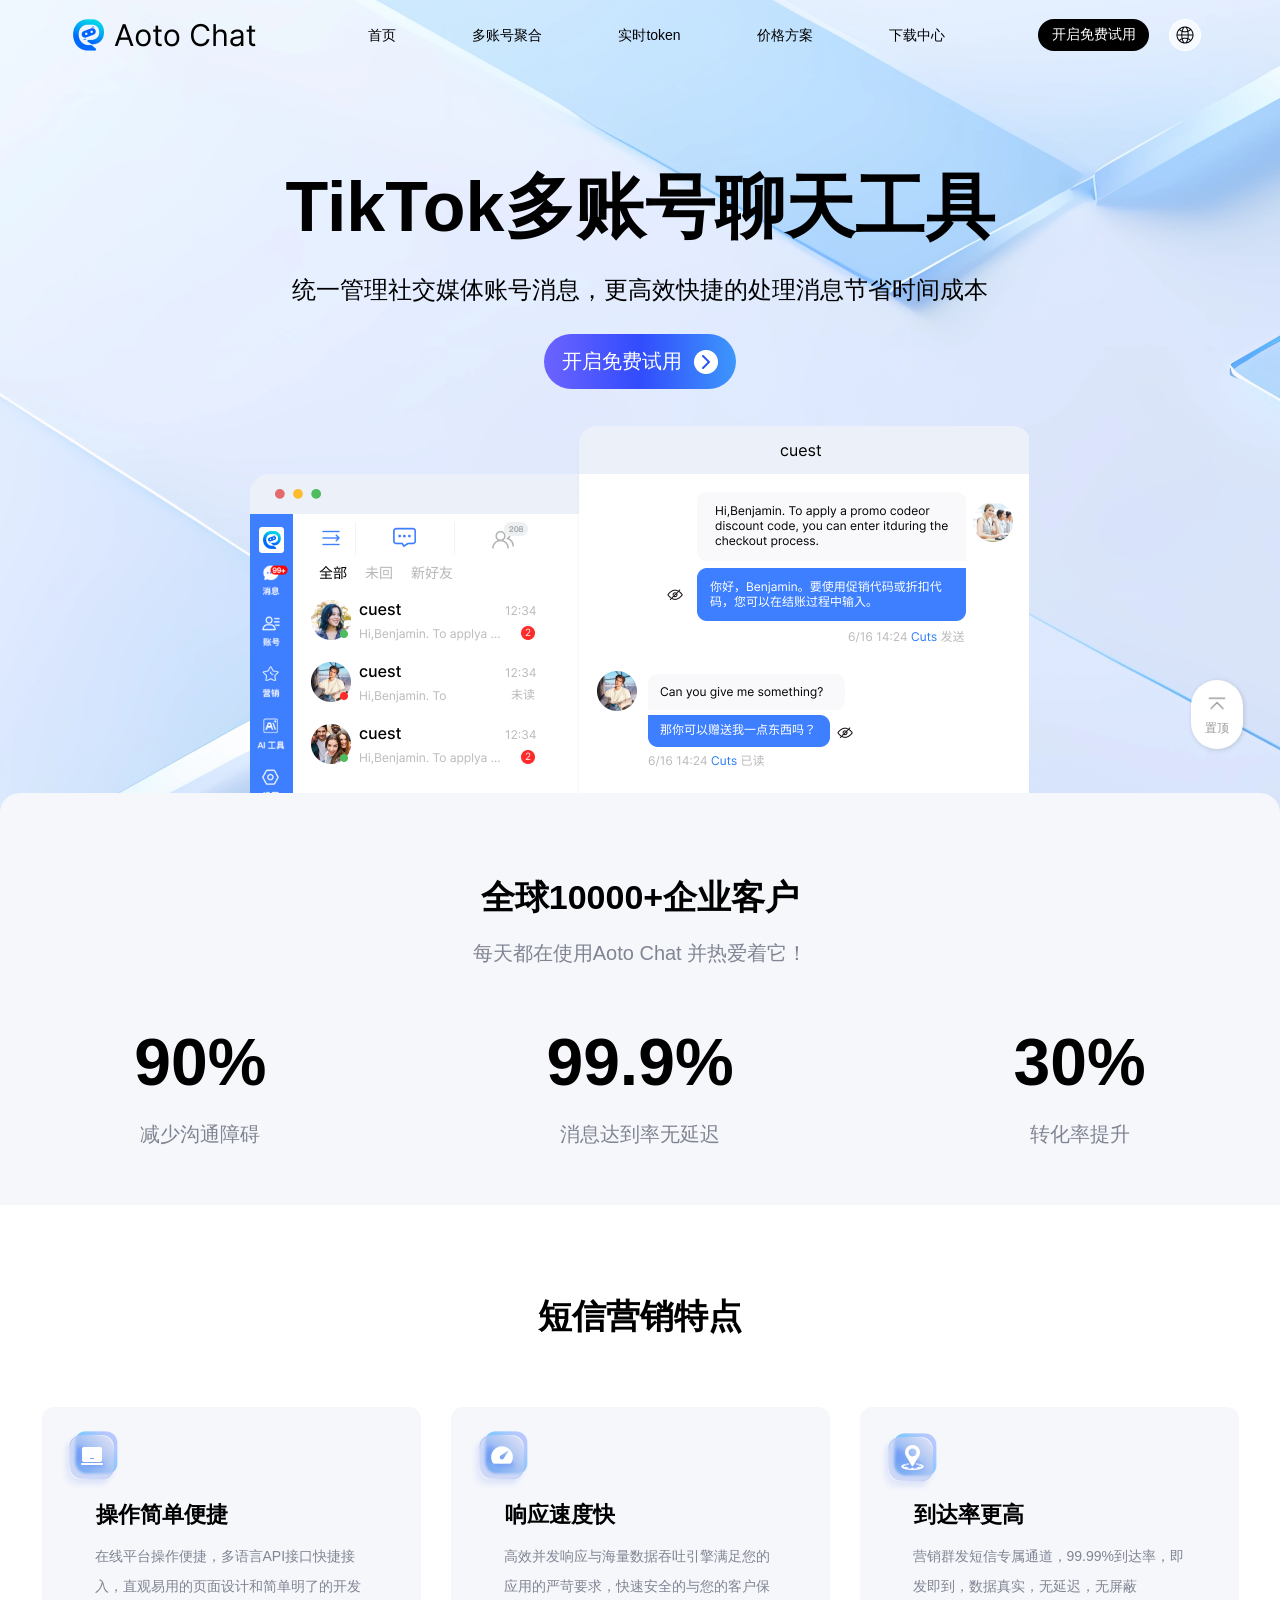
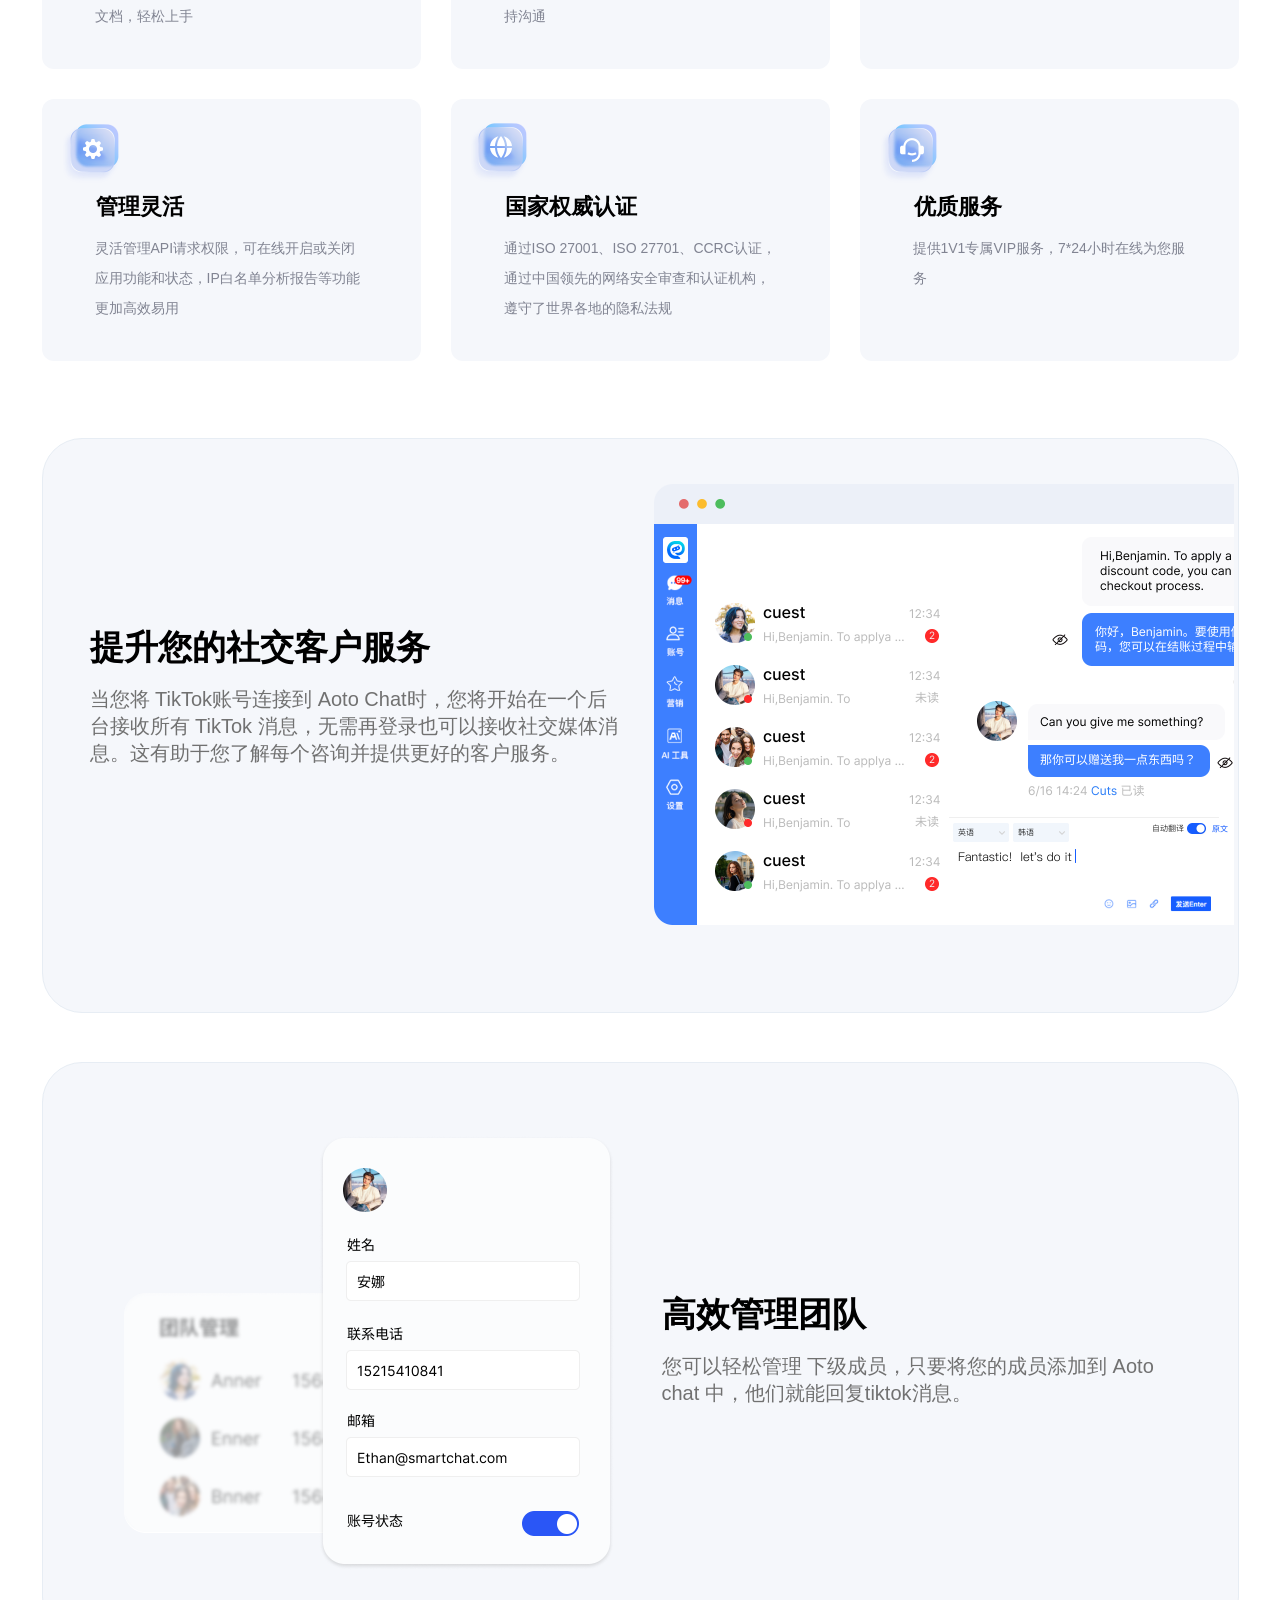
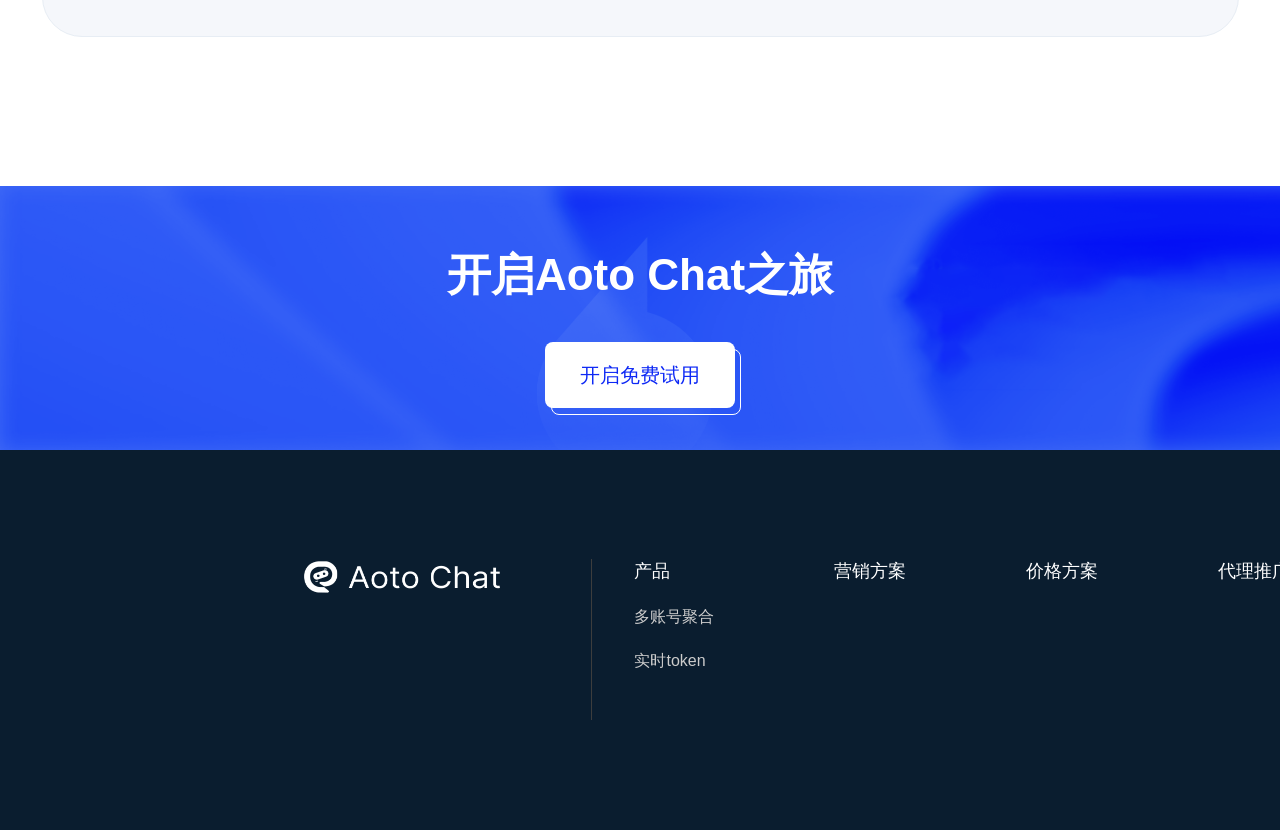
==== account.html @ 75465607 "Add files via upload" ====
<!DOCTYPE html> <html class style=--el-color-primary:#409EFF;--el-color-primary-light-1:#53a7ff;--el-color-primary-light-2:#66b1ff;--el-color-primary-light-3:#79bbff;--el-color-primary-light-4:#8cc4ff;--el-color-primary-light-5:#9fceff;--el-color-primary-light-6:#b2d8ff;--el-color-primary-light-7:#c5e1ff;--el-color-primary-light-8:#d8ebff;--el-color-primary-light-9:#ebf5ff;--el-color-primary-dark-1:#398ee5;--el-color-primary-dark-2:#337ecc;--el-color-primary-dark-3:#2c6eb2;--el-color-primary-dark-4:#265e99;--el-color-primary-dark-5:#204f7f;--el-color-primary-dark-6:#193f66;--el-color-primary-dark-7:#132f4c;--el-color-primary-dark-8:#0c1f32;--el-color-primary-dark-9:#060f19><!--
 Page saved with SingleFile 
 url: https://aotochat.com/home/account 
 saved date: Wed Jun 03 2026 23:55:35 GMT+0800 (中国标准时间)
--><meta charset=utf-8>
<meta http-equiv=X-UA-Compatible content="IE=edge,chrome=1">
<meta name=renderer content=webkit>
<meta name=viewport content="width=device-width, initial-scale=1, maximum-scale=1, user-scalable=no">
<title>智聊管理系统</title>
<!--[if lt IE 11]><script>window.location.href='/html/ie.html';</script><![endif]-->
<style>html,body,#app{margin:0px;padding:0px}#loader:before{content:"";position:absolute;top:5px;left:5px;right:5px;bottom:5px;border-radius:50%;border:3px solid transparent;border-top-color:#FFF;-webkit-animation:spin 3s linear infinite;-moz-animation:spin 3s linear infinite;-o-animation:spin 3s linear infinite;-ms-animation:spin 3s linear infinite;animation:spin 3s linear infinite}#loader:after{content:"";position:absolute;top:15px;left:15px;right:15px;bottom:15px;border-radius:50%;border:3px solid transparent;border-top-color:#FFF;-moz-animation:spin 1.5s linear infinite;-o-animation:spin 1.5s linear infinite;-ms-animation:spin 1.5s linear infinite;-webkit-animation:spin 1.5s linear infinite;animation:spin 1.5s linear infinite}@-webkit-keyframes spin{0%{-webkit-transform:rotate(0deg);-ms-transform:rotate(0deg);transform:rotate(0deg)}100%{-webkit-transform:rotate(360deg);-ms-transform:rotate(360deg);transform:rotate(360deg)}}@keyframes spin{0%{-webkit-transform:rotate(0deg);-ms-transform:rotate(0deg);transform:rotate(0deg)}100%{-webkit-transform:rotate(360deg);-ms-transform:rotate(360deg);transform:rotate(360deg)}}</style>
<style>:root{--el-color-white:#ffffff;--el-color-black:#000000;--el-color-primary-rgb:64,158,255;--el-color-success-rgb:103,194,58;--el-color-warning-rgb:230,162,60;--el-color-danger-rgb:245,108,108;--el-color-error-rgb:245,108,108;--el-color-info-rgb:144,147,153;--el-font-size-extra-large:20px;--el-font-size-large:18px;--el-font-size-medium:16px;--el-font-size-base:14px;--el-font-size-small:13px;--el-font-size-extra-small:12px;--el-font-family:"Helvetica Neue",Helvetica,"PingFang SC","Hiragino Sans GB","Microsoft YaHei","微软雅黑",Arial,sans-serif;--el-font-weight-primary:500;--el-font-line-height-primary:24px;--el-index-normal:1;--el-index-top:1000;--el-index-popper:2000;--el-border-radius-base:4px;--el-border-radius-small:2px;--el-border-radius-round:20px;--el-border-radius-circle:100%;--el-transition-duration:.3s;--el-transition-duration-fast:.2s;--el-transition-function-ease-in-out-bezier:cubic-bezier(.645,.045,.355,1);--el-transition-function-fast-bezier:cubic-bezier(.23,1,.32,1);--el-transition-all:all var(--el-transition-duration) var(--el-transition-function-ease-in-out-bezier);--el-transition-fade:opacity var(--el-transition-duration) var(--el-transition-function-fast-bezier);--el-transition-md-fade:transform var(--el-transition-duration) var(--el-transition-function-fast-bezier),opacity var(--el-transition-duration) var(--el-transition-function-fast-bezier);--el-transition-fade-linear:opacity var(--el-transition-duration-fast) linear;--el-transition-border:border-color var(--el-transition-duration-fast) var(--el-transition-function-ease-in-out-bezier);--el-transition-box-shadow:box-shadow var(--el-transition-duration-fast) var(--el-transition-function-ease-in-out-bezier);--el-transition-color:color var(--el-transition-duration-fast) var(--el-transition-function-ease-in-out-bezier);--el-component-size-large:40px;--el-component-size:32px;--el-component-size-small:24px;color-scheme:light;--el-color-primary:#409eff;--el-color-primary-light-3:rgb(121.3,187.1,255);--el-color-primary-light-5:rgb(159.5,206.5,255);--el-color-primary-light-7:rgb(197.7,225.9,255);--el-color-primary-light-8:rgb(216.8,235.6,255);--el-color-primary-light-9:rgb(235.9,245.3,255);--el-color-primary-dark-2:rgb(51.2,126.4,204);--el-color-success:#67c23a;--el-color-success-light-3:rgb(148.6,212.3,117.1);--el-color-success-light-5:rgb(179,224.5,156.5);--el-color-success-light-7:rgb(209.4,236.7,195.9);--el-color-success-light-8:rgb(224.6,242.8,215.6);--el-color-success-light-9:rgb(239.8,248.9,235.3);--el-color-success-dark-2:rgb(82.4,155.2,46.4);--el-color-warning:#e6a23c;--el-color-warning-light-3:rgb(237.5,189.9,118.5);--el-color-warning-light-5:rgb(242.5,208.5,157.5);--el-color-warning-light-7:rgb(247.5,227.1,196.5);--el-color-warning-light-8:rgb(250,236.4,216);--el-color-warning-light-9:rgb(252.5,245.7,235.5);--el-color-warning-dark-2:rgb(184,129.6,48);--el-color-danger:#f56c6c;--el-color-danger-light-3:rgb(248,152.1,152.1);--el-color-danger-light-5:rgb(250,181.5,181.5);--el-color-danger-light-7:rgb(252,210.9,210.9);--el-color-danger-light-8:rgb(253,225.6,225.6);--el-color-danger-light-9:rgb(254,240.3,240.3);--el-color-danger-dark-2:rgb(196,86.4,86.4);--el-color-error:#f56c6c;--el-color-error-light-3:rgb(248,152.1,152.1);--el-color-error-light-5:rgb(250,181.5,181.5);--el-color-error-light-7:rgb(252,210.9,210.9);--el-color-error-light-8:rgb(253,225.6,225.6);--el-color-error-light-9:rgb(254,240.3,240.3);--el-color-error-dark-2:rgb(196,86.4,86.4);--el-color-info:#909399;--el-color-info-light-3:rgb(177.3,179.4,183.6);--el-color-info-light-5:rgb(199.5,201,204);--el-color-info-light-7:rgb(221.7,222.6,224.4);--el-color-info-light-8:rgb(232.8,233.4,234.6);--el-color-info-light-9:rgb(243.9,244.2,244.8);--el-color-info-dark-2:rgb(115.2,117.6,122.4);--el-bg-color:#ffffff;--el-bg-color-page:#f2f3f5;--el-bg-color-overlay:#ffffff;--el-text-color-primary:#303133;--el-text-color-regular:#606266;--el-text-color-secondary:#909399;--el-text-color-placeholder:#a8abb2;--el-text-color-disabled:#c0c4cc;--el-border-color:#dcdfe6;--el-border-color-light:#e4e7ed;--el-border-color-lighter:#ebeef5;--el-border-color-extra-light:#f2f6fc;--el-border-color-dark:#d4d7de;--el-border-color-darker:#cdd0d6;--el-fill-color:#f0f2f5;--el-fill-color-light:#f5f7fa;--el-fill-color-lighter:#fafafa;--el-fill-color-extra-light:#fafcff;--el-fill-color-dark:#ebedf0;--el-fill-color-darker:#e6e8eb;--el-fill-color-blank:#ffffff;--el-box-shadow:0px 12px 32px 4px rgba(0,0,0,.04),0px 8px 20px rgba(0,0,0,.08);--el-box-shadow-light:0px 0px 12px rgba(0,0,0,.12);--el-box-shadow-lighter:0px 0px 6px rgba(0,0,0,.12);--el-box-shadow-dark:0px 16px 48px 16px rgba(0,0,0,.08),0px 12px 32px rgba(0,0,0,.12),0px 8px 16px -8px rgba(0,0,0,.16);--el-disabled-bg-color:var(--el-fill-color-light);--el-disabled-text-color:var(--el-text-color-placeholder);--el-disabled-border-color:var(--el-border-color-light);--el-overlay-color:rgba(0,0,0,.8);--el-overlay-color-light:rgba(0,0,0,.7);--el-overlay-color-lighter:rgba(0,0,0,.5);--el-mask-color:rgba(255,255,255,.9);--el-mask-color-extra-light:rgba(255,255,255,.3);--el-border-width:1px;--el-border-style:solid;--el-border-color-hover:var(--el-text-color-disabled);--el-border:var(--el-border-width) var(--el-border-style) var(--el-border-color);--el-svg-monochrome-grey:var(--el-border-color)}@keyframes rotating{0%{transform:rotate(0)}to{transform:rotate(1turn)}}.el-autocomplete__popper.el-popper .el-popper__arrow:before{border:1px solid var(--el-border-color-light)}.el-autocomplete__popper.el-popper[data-popper-placement^=top] .el-popper__arrow:before{border-left-color:transparent;border-top-color:transparent}.el-autocomplete__popper.el-popper[data-popper-placement^=bottom] .el-popper__arrow:before{border-bottom-color:transparent;border-right-color:transparent}.el-autocomplete__popper.el-popper[data-popper-placement^=left] .el-popper__arrow:before{border-bottom-color:transparent;border-left-color:transparent}.el-autocomplete__popper.el-popper[data-popper-placement^=right] .el-popper__arrow:before{border-right-color:transparent;border-top-color:transparent}.el-autocomplete-suggestion li:hover{background-color:var(--el-fill-color-light)}.el-autocomplete-suggestion.is-loading li:after{content:"";display:inline-block;height:100%;vertical-align:middle}.el-autocomplete-suggestion.is-loading li:hover{background-color:var(--el-bg-color-overlay)}.el-backtop:hover{background-color:var(--el-backtop-hover-bg-color)}.el-breadcrumb:after,.el-breadcrumb:before{content:"";display:table}.el-breadcrumb:after{clear:both}.el-breadcrumb__inner a:hover,.el-breadcrumb__inner.is-link:hover{color:var(--el-color-primary);cursor:pointer}.el-breadcrumb__item:last-child .el-breadcrumb__inner a:hover,.el-breadcrumb__item:last-child .el-breadcrumb__inner:hover{color:var(--el-text-color-regular);cursor:text;font-weight:400}.el-button-group:after,.el-button-group:before{content:"";display:table}.el-button-group:after{clear:both}.el-button-group>.el-button:active,.el-button-group>.el-button:focus,.el-button-group>.el-button:hover{z-index:1}.el-button:hover{background-color:var(--el-button-hover-bg-color);border-color:var(--el-button-hover-border-color);color:var(--el-button-hover-text-color);outline:none}.el-button:active{background-color:var(--el-button-active-bg-color);border-color:var(--el-button-active-border-color);color:var(--el-button-active-text-color);outline:none}.el-button:focus-visible{outline:2px solid var(--el-button-outline-color);outline-offset:1px;transition:outline-offset 0s,outline 0s}.el-button::-moz-focus-inner{border:0}.el-button.is-disabled:hover{background-color:var(--el-button-disabled-bg-color);background-image:none;border-color:var(--el-button-disabled-border-color);color:var(--el-button-disabled-text-color);cursor:not-allowed}.el-button.is-loading:before{background-color:var(--el-mask-color-extra-light);border-radius:inherit;bottom:-1px;content:"";left:-1px;pointer-events:none;position:absolute;right:-1px;top:-1px;z-index:1}.el-button.is-text:not(.is-disabled):hover{background-color:var(--el-fill-color-light)}.el-button.is-text:not(.is-disabled):focus-visible{outline:2px solid var(--el-button-outline-color);outline-offset:1px;transition:outline-offset 0s,outline 0s}.el-button.is-text:not(.is-disabled):active{background-color:var(--el-fill-color)}.el-button.is-text:not(.is-disabled).is-has-bg:hover{background-color:var(--el-fill-color)}.el-button.is-text:not(.is-disabled).is-has-bg:active{background-color:var(--el-fill-color-dark)}.el-button.is-link:hover{color:var(--el-button-hover-link-text-color)}.el-button.is-link:not(.is-disabled):active,.el-button.is-link:not(.is-disabled):hover{background-color:transparent;border-color:transparent}.el-button.is-link:not(.is-disabled):active{color:var(--el-button-active-color)}.el-button--text:not(.is-disabled):hover{background-color:transparent;border-color:transparent;color:var(--el-color-primary-light-3)}.el-button--text:not(.is-disabled):active{background-color:transparent;border-color:transparent;color:var(--el-color-primary-dark-2)}.el-button--primary.is-link.is-disabled:active,.el-button--primary.is-link.is-disabled:focus,.el-button--primary.is-link.is-disabled:hover,.el-button--primary.is-plain.is-disabled:active,.el-button--primary.is-plain.is-disabled:focus,.el-button--primary.is-plain.is-disabled:hover,.el-button--primary.is-text.is-disabled:active,.el-button--primary.is-text.is-disabled:focus,.el-button--primary.is-text.is-disabled:hover{background-color:var(--el-color-primary-light-9);border-color:var(--el-color-primary-light-8);color:var(--el-color-primary-light-5)}.el-button--success.is-link.is-disabled:active,.el-button--success.is-link.is-disabled:focus,.el-button--success.is-link.is-disabled:hover,.el-button--success.is-plain.is-disabled:active,.el-button--success.is-plain.is-disabled:focus,.el-button--success.is-plain.is-disabled:hover,.el-button--success.is-text.is-disabled:active,.el-button--success.is-text.is-disabled:focus,.el-button--success.is-text.is-disabled:hover{background-color:var(--el-color-success-light-9);border-color:var(--el-color-success-light-8);color:var(--el-color-success-light-5)}.el-button--warning.is-link.is-disabled:active,.el-button--warning.is-link.is-disabled:focus,.el-button--warning.is-link.is-disabled:hover,.el-button--warning.is-plain.is-disabled:active,.el-button--warning.is-plain.is-disabled:focus,.el-button--warning.is-plain.is-disabled:hover,.el-button--warning.is-text.is-disabled:active,.el-button--warning.is-text.is-disabled:focus,.el-button--warning.is-text.is-disabled:hover{background-color:var(--el-color-warning-light-9);border-color:var(--el-color-warning-light-8);color:var(--el-color-warning-light-5)}.el-button--danger.is-link.is-disabled:active,.el-button--danger.is-link.is-disabled:focus,.el-button--danger.is-link.is-disabled:hover,.el-button--danger.is-plain.is-disabled:active,.el-button--danger.is-plain.is-disabled:focus,.el-button--danger.is-plain.is-disabled:hover,.el-button--danger.is-text.is-disabled:active,.el-button--danger.is-text.is-disabled:focus,.el-button--danger.is-text.is-disabled:hover{background-color:var(--el-color-danger-light-9);border-color:var(--el-color-danger-light-8);color:var(--el-color-danger-light-5)}.el-button--info.is-link.is-disabled:active,.el-button--info.is-link.is-disabled:focus,.el-button--info.is-link.is-disabled:hover,.el-button--info.is-plain.is-disabled:active,.el-button--info.is-plain.is-disabled:focus,.el-button--info.is-plain.is-disabled:hover,.el-button--info.is-text.is-disabled:active,.el-button--info.is-text.is-disabled:focus,.el-button--info.is-text.is-disabled:hover{background-color:var(--el-color-info-light-9);border-color:var(--el-color-info-light-8);color:var(--el-color-info-light-5)}.el-calendar-table .el-calendar-day:hover{background-color:var(--el-calendar-selected-bg-color);cursor:pointer}.el-card.is-hover-shadow:focus,.el-card.is-hover-shadow:hover{box-shadow:var(--el-box-shadow-light)}.el-carousel__item--card.is-in-stage:hover .el-carousel__mask{opacity:.12}.el-carousel__arrow:hover{background-color:var(--el-carousel-arrow-hover-background)}.el-carousel__indicators--outside .el-carousel__indicator:hover button{opacity:.64}.el-carousel__indicator:hover button{opacity:.72}.el-cascader-node:not(.is-disabled):focus,.el-cascader-node:not(.is-disabled):hover{background:var(--el-cascader-node-background-hover)}.el-cascader:not(.is-disabled):hover .el-input__wrapper{box-shadow:0 0 0 1px var(--el-input-hover-border-color) inset;cursor:pointer}.el-cascader .el-input .icon-circle-close:hover{color:var(--el-input-clear-hover-color,var(--el-text-color-secondary))}.el-cascader__dropdown.el-popper .el-popper__arrow:before{border:var(--el-cascader-menu-border)}.el-cascader__dropdown.el-popper[data-popper-placement^=top] .el-popper__arrow:before{border-left-color:transparent;border-top-color:transparent}.el-cascader__dropdown.el-popper[data-popper-placement^=bottom] .el-popper__arrow:before{border-bottom-color:transparent;border-right-color:transparent}.el-cascader__dropdown.el-popper[data-popper-placement^=left] .el-popper__arrow:before{border-bottom-color:transparent;border-left-color:transparent}.el-cascader__dropdown.el-popper[data-popper-placement^=right] .el-popper__arrow:before{border-right-color:transparent;border-top-color:transparent}.el-cascader__tags .el-tag .el-icon-close:hover{background-color:var(--el-text-color-secondary)}.el-cascader__collapse-tags .el-tag .el-icon-close:hover{background-color:var(--el-text-color-secondary)}.el-cascader__suggestion-item:focus,.el-cascader__suggestion-item:hover{background:var(--el-cascader-node-background-hover)}.el-cascader__search-input::-moz-placeholder{color:transparent}.el-cascader__search-input::placeholder{color:transparent}.el-check-tag:hover{background-color:var(--el-color-info-light-7)}.el-check-tag.el-check-tag--primary.is-checked:hover{background-color:var(--el-color-primary-light-7)}.el-check-tag.el-check-tag--primary.is-checked.is-disabled:hover{background-color:var(--el-color-primary-light-8)}.el-check-tag.el-check-tag--primary.is-disabled:hover{background-color:var(--el-color-info-light-9)}.el-check-tag.el-check-tag--success.is-checked:hover{background-color:var(--el-color-success-light-7)}.el-check-tag.el-check-tag--success.is-checked.is-disabled:hover{background-color:var(--el-color-success-light-8)}.el-check-tag.el-check-tag--success.is-disabled:hover{background-color:var(--el-color-success-light-9)}.el-check-tag.el-check-tag--warning.is-checked:hover{background-color:var(--el-color-warning-light-7)}.el-check-tag.el-check-tag--warning.is-checked.is-disabled:hover{background-color:var(--el-color-warning-light-8)}.el-check-tag.el-check-tag--warning.is-disabled:hover{background-color:var(--el-color-warning-light-9)}.el-check-tag.el-check-tag--danger.is-checked:hover{background-color:var(--el-color-danger-light-7)}.el-check-tag.el-check-tag--danger.is-checked.is-disabled:hover{background-color:var(--el-color-danger-light-8)}.el-check-tag.el-check-tag--danger.is-disabled:hover{background-color:var(--el-color-danger-light-9)}.el-check-tag.el-check-tag--error.is-checked:hover{background-color:var(--el-color-error-light-7)}.el-check-tag.el-check-tag--error.is-checked.is-disabled:hover{background-color:var(--el-color-error-light-8)}.el-check-tag.el-check-tag--error.is-disabled:hover{background-color:var(--el-color-error-light-9)}.el-check-tag.el-check-tag--info.is-checked:hover{background-color:var(--el-color-info-light-7)}.el-check-tag.el-check-tag--info.is-checked.is-disabled:hover{background-color:var(--el-color-info-light-8)}.el-check-tag.el-check-tag--info.is-disabled:hover{background-color:var(--el-color-info-light-9)}.el-checkbox-button__inner:hover{color:var(--el-color-primary)}.el-checkbox.is-bordered.el-checkbox--small .el-checkbox__inner:after{height:6px;width:2px}.el-checkbox input:focus-visible+.el-checkbox__inner{border-radius:var(--el-checkbox-border-radius);outline:2px solid var(--el-checkbox-input-border-color-hover);outline-offset:1px}.el-checkbox__input.is-disabled .el-checkbox__inner:after{border-color:var(--el-checkbox-disabled-icon-color);cursor:not-allowed}.el-checkbox__input.is-disabled.is-checked .el-checkbox__inner:after{border-color:var(--el-checkbox-disabled-checked-icon-color)}.el-checkbox__input.is-disabled.is-indeterminate .el-checkbox__inner:before{background-color:var(--el-checkbox-disabled-checked-icon-color);border-color:var(--el-checkbox-disabled-checked-icon-color)}.el-checkbox__input.is-checked .el-checkbox__inner:after{border-color:var(--el-checkbox-checked-icon-color);transform:rotate(45deg) scaleY(1)}.el-checkbox__input.is-focus:not(.is-checked) .el-checkbox__original:not(:focus-visible){border-color:var(--el-checkbox-input-border-color-hover)}.el-checkbox__input.is-indeterminate .el-checkbox__inner:before{background-color:var(--el-checkbox-checked-icon-color);content:"";display:block;height:2px;left:0;position:absolute;right:0;top:5px;transform:scale(.5)}.el-checkbox__input.is-indeterminate .el-checkbox__inner:after{display:none}.el-checkbox__inner:hover{border-color:var(--el-checkbox-input-border-color-hover)}.el-checkbox__inner:after{border:1px solid transparent;border-left:0;border-top:0;box-sizing:content-box;content:"";height:7px;left:4px;position:absolute;top:1px;transform:rotate(45deg) scaleY(0);transform-origin:center;transition:transform .15s ease-in .05s;width:3px}.el-checkbox.el-checkbox--small .el-checkbox__input.is-indeterminate .el-checkbox__inner:before{top:4px}.el-checkbox.el-checkbox--small .el-checkbox__inner:after{height:6px;width:2px}.el-collapse-item__header.focusing:focus:not(:hover){color:var(--el-color-primary)}.el-color-hue-slider__thumb:focus-visible{outline:2px solid var(--el-color-primary);outline-offset:1px}.el-color-alpha-slider__thumb:focus-visible{outline:2px solid var(--el-color-primary);outline-offset:1px}.el-color-dropdown__main-wrapper:after{clear:both;content:"";display:table}.el-color-picker:hover:not(.is-disabled,.is-focused) .el-color-picker__trigger{border-color:var(--el-border-color-hover)}.el-color-picker:focus-visible:not(.is-disabled) .el-color-picker__trigger{outline:2px solid var(--el-color-primary);outline-offset:1px}.el-date-table.is-week-mode .el-date-table__row:hover .el-date-table-cell{background-color:var(--el-datepicker-inrange-bg-color)}.el-date-table.is-week-mode .el-date-table__row:hover td.available:hover{color:var(--el-datepicker-text-color)}.el-date-table.is-week-mode .el-date-table__row:hover td:first-child .el-date-table-cell{border-bottom-left-radius:15px;border-top-left-radius:15px;margin-left:5px}.el-date-table.is-week-mode .el-date-table__row:hover td:last-child .el-date-table-cell{border-bottom-right-radius:15px;border-top-right-radius:15px;margin-right:5px}.el-date-table td.available:hover{color:var(--el-datepicker-hover-text-color)}.el-date-table td.in-range .el-date-table-cell:hover{background-color:var(--el-datepicker-inrange-hover-bg-color)}.el-date-table td.current:not(.disabled):focus-visible .el-date-table-cell__text{outline:2px solid var(--el-datepicker-active-color);outline-offset:1px}.el-date-table td:focus{outline:none}.el-month-table td.disabled .el-date-table-cell__text:hover{color:var(--el-text-color-placeholder)}.el-month-table td .el-date-table-cell__text:hover{color:var(--el-datepicker-hover-text-color)}.el-month-table td.in-range .el-date-table-cell:hover{background-color:var(--el-datepicker-inrange-hover-bg-color)}.el-month-table td:focus-visible{outline:none}.el-month-table td:focus-visible .el-date-table-cell__text{outline:2px solid var(--el-datepicker-active-color);outline-offset:1px}.el-year-table td.disabled .el-date-table-cell__text:hover{color:var(--el-text-color-placeholder)}.el-year-table td .el-date-table-cell__text:hover{color:var(--el-datepicker-hover-text-color)}.el-year-table td.in-range .el-date-table-cell:hover{background-color:var(--el-datepicker-inrange-hover-bg-color)}.el-year-table td:focus-visible{outline:none}.el-year-table td:focus-visible .el-date-table-cell__text{outline:2px solid var(--el-datepicker-active-color);outline-offset:1px}.el-time-spinner__wrapper.is-arrow .el-time-spinner__item:hover:not(.is-disabled):not(.is-active){background:var(--el-fill-color-light);cursor:default}.el-time-spinner__arrow:hover{color:var(--el-color-primary)}.el-time-spinner__list:after,.el-time-spinner__list:before{content:"";display:block;height:80px;width:100%}.el-time-spinner__item:hover:not(.is-disabled):not(.is-active){background:var(--el-fill-color-light);cursor:pointer}.el-picker__popper.el-popper .el-popper__arrow:before{border:1px solid var(--el-datepicker-border-color)}.el-picker__popper.el-popper[data-popper-placement^=top] .el-popper__arrow:before{border-left-color:transparent;border-top-color:transparent}.el-picker__popper.el-popper[data-popper-placement^=bottom] .el-popper__arrow:before{border-bottom-color:transparent;border-right-color:transparent}.el-picker__popper.el-popper[data-popper-placement^=left] .el-popper__arrow:before{border-bottom-color:transparent;border-left-color:transparent}.el-picker__popper.el-popper[data-popper-placement^=right] .el-popper__arrow:before{border-right-color:transparent;border-top-color:transparent}.el-date-editor.el-input__wrapper:hover{box-shadow:0 0 0 1px var(--el-input-hover-border-color) inset}.el-date-editor .clear-icon:hover{color:var(--el-input-clear-hover-color)}.el-date-editor .el-range-input::-moz-placeholder{color:var(--el-text-color-placeholder)}.el-date-editor .el-range-input::placeholder{color:var(--el-text-color-placeholder)}.el-date-editor .el-range__close-icon:hover{color:var(--el-input-clear-hover-color)}.el-range-editor.is-active:hover{box-shadow:0 0 0 1px var(--el-input-focus-border-color) inset}.el-range-editor.is-disabled:focus,.el-range-editor.is-disabled:hover{border-color:var(--el-disabled-border-color)}.el-range-editor.is-disabled input::-moz-placeholder{color:var(--el-text-color-placeholder)}.el-range-editor.is-disabled input::placeholder{color:var(--el-text-color-placeholder)}.el-picker-panel__body-wrapper:after,.el-picker-panel__body:after{clear:both;content:"";display:table}.el-picker-panel__shortcut:hover{color:var(--el-datepicker-hover-text-color)}.el-picker-panel__icon-btn:hover{color:var(--el-datepicker-hover-text-color)}.el-picker-panel__icon-btn:focus-visible{color:var(--el-datepicker-hover-text-color)}.el-picker-panel__icon-btn.is-disabled:hover{cursor:not-allowed}.el-date-picker__header-label:hover{color:var(--el-datepicker-hover-text-color)}.el-date-picker__header-label:focus-visible{color:var(--el-datepicker-hover-text-color);outline:none}.el-time-panel__content:after,.el-time-panel__content:before{box-sizing:border-box;content:"";height:32px;left:0;margin-top:-16px;padding-top:6px;position:absolute;right:0;text-align:left;top:50%;z-index:-1}.el-time-panel__content:after{left:50%;margin-left:12%;margin-right:12%}.el-time-panel__content:before{border-bottom:1px solid var(--el-border-color-light);border-top:1px solid var(--el-border-color-light);margin-left:12%;margin-right:12%;padding-left:50%}.el-time-panel__content.has-seconds:after{left:66.6666666667%}.el-time-panel__content.has-seconds:before{padding-left:33.3333333333%}:root{--el-popup-modal-bg-color:var(--el-color-black);--el-popup-modal-opacity:.5}@keyframes v-modal-in{0%{opacity:0}}@keyframes v-modal-out{to{opacity:0}}.el-dialog:focus{outline:none!important}.el-dialog__headerbtn:focus .el-dialog__close,.el-dialog__headerbtn:hover .el-dialog__close{color:var(--el-color-primary)}@keyframes dialog-fade-in{0%{opacity:0;transform:translate3d(0,-20px,0)}to{opacity:1;transform:translateZ(0)}}@keyframes dialog-fade-out{0%{opacity:1;transform:translateZ(0)}to{opacity:0;transform:translate3d(0,-20px,0)}}@keyframes modal-fade-in{0%{opacity:0}to{opacity:1}}@keyframes modal-fade-out{0%{opacity:1}to{opacity:0}}.el-drawer__sr-focus:focus{outline:none!important}.el-drawer__close-btn:focus i,.el-drawer__close-btn:hover i{color:var(--el-color-primary)}.el-dropdown__popper.el-popper .el-popper__arrow:before{border:1px solid var(--el-border-color-light)}.el-dropdown__popper.el-popper[data-popper-placement^=top] .el-popper__arrow:before{border-left-color:transparent;border-top-color:transparent}.el-dropdown__popper.el-popper[data-popper-placement^=bottom] .el-popper__arrow:before{border-bottom-color:transparent;border-right-color:transparent}.el-dropdown__popper.el-popper[data-popper-placement^=left] .el-popper__arrow:before{border-bottom-color:transparent;border-left-color:transparent}.el-dropdown__popper.el-popper[data-popper-placement^=right] .el-popper__arrow:before{border-right-color:transparent;border-top-color:transparent}.el-dropdown .el-dropdown__caret-button:before{background:var(--el-overlay-color-lighter);bottom:-1px;content:"";display:block;left:0;position:absolute;top:-1px;width:1px}.el-dropdown .el-dropdown__caret-button.el-button:before{background:var(--el-border-color);opacity:.5}.el-dropdown-menu__item:not(.is-disabled):focus,.el-dropdown-menu__item:not(.is-disabled):hover{background-color:var(--el-dropdown-menuItem-hover-fill);color:var(--el-dropdown-menuItem-hover-color)}.el-form-item.is-required:not(.is-no-asterisk).asterisk-left>.el-form-item__label-wrap>.el-form-item__label:before,.el-form-item.is-required:not(.is-no-asterisk).asterisk-left>.el-form-item__label:before{color:var(--el-color-danger);content:"*";margin-right:4px}.el-form-item.is-required:not(.is-no-asterisk).asterisk-right>.el-form-item__label-wrap>.el-form-item__label:after,.el-form-item.is-required:not(.is-no-asterisk).asterisk-right>.el-form-item__label:after{color:var(--el-color-danger);content:"*";margin-left:4px}.el-form-item.is-error .el-input-tag__wrapper:focus,.el-form-item.is-error .el-input-tag__wrapper:hover,.el-form-item.is-error .el-input__wrapper:focus,.el-form-item.is-error .el-input__wrapper:hover,.el-form-item.is-error .el-select__wrapper:focus,.el-form-item.is-error .el-select__wrapper:hover,.el-form-item.is-error .el-textarea__inner:focus,.el-form-item.is-error .el-textarea__inner:hover{box-shadow:0 0 0 1px var(--el-color-danger) inset}.el-image-viewer__wrapper:focus{outline:none!important}@keyframes viewer-fade-in{0%{opacity:0;transform:translate3d(0,-20px,0)}to{opacity:1;transform:translateZ(0)}}@keyframes viewer-fade-out{0%{opacity:1;transform:translateZ(0)}to{opacity:0;transform:translate3d(0,-20px,0)}}.el-textarea__inner::-moz-placeholder{color:var(--el-input-placeholder-color,var(--el-text-color-placeholder))}.el-textarea__inner::placeholder{color:var(--el-input-placeholder-color,var(--el-text-color-placeholder))}.el-textarea__inner:hover{box-shadow:0 0 0 1px var(--el-input-hover-border-color) inset}.el-textarea__inner:focus{box-shadow:0 0 0 1px var(--el-input-focus-border-color) inset;outline:none}.el-textarea.is-disabled .el-textarea__inner::-moz-placeholder{color:var(--el-text-color-placeholder)}.el-textarea.is-disabled .el-textarea__inner::placeholder{color:var(--el-text-color-placeholder)}.el-input::-webkit-scrollbar{width:6px;z-index:11}.el-input::-webkit-scrollbar:horizontal{height:6px}.el-input::-webkit-scrollbar-thumb{background:var(--el-text-color-disabled);border-radius:5px;width:6px}.el-input::-webkit-scrollbar-corner,.el-input::-webkit-scrollbar-track{background:var(--el-fill-color-blank)}.el-input::-webkit-scrollbar-track-piece{background:var(--el-fill-color-blank);width:6px}.el-input .el-input__clear:hover,.el-input .el-input__password:hover{color:var(--el-input-clear-hover-color)}.el-input__wrapper:hover{box-shadow:0 0 0 1px var(--el-input-hover-border-color) inset}.el-input__inner:focus{outline:none}.el-input__inner::-moz-placeholder{color:var(--el-input-placeholder-color,var(--el-text-color-placeholder))}.el-input__inner::placeholder{color:var(--el-input-placeholder-color,var(--el-text-color-placeholder))}.el-input__inner[type=password]::-ms-reveal{display:none}.el-input.is-disabled .el-input__inner::-moz-placeholder{color:var(--el-text-color-placeholder)}.el-input.is-disabled .el-input__inner::placeholder{color:var(--el-text-color-placeholder)}.el-input-group__append:focus,.el-input-group__prepend:focus{outline:none}.el-input-group__append button.el-button:hover,.el-input-group__append div.el-select:hover .el-select__wrapper,.el-input-group__prepend button.el-button:hover,.el-input-group__prepend div.el-select:hover .el-select__wrapper{background-color:transparent;border-color:transparent;color:inherit}.el-input-number .el-input__inner::-webkit-inner-spin-button,.el-input-number .el-input__inner::-webkit-outer-spin-button{-webkit-appearance:none;margin:0}.el-input-number__decrease:hover,.el-input-number__increase:hover{color:var(--el-color-primary)}.el-input-number__decrease:hover~.el-input:not(.is-disabled) .el-input__wrapper,.el-input-number__increase:hover~.el-input:not(.is-disabled) .el-input__wrapper{box-shadow:0 0 0 1px var(--el-input-focus-border-color,var(--el-color-primary)) inset}.el-input-number.is-disabled .el-input-number__decrease:hover,.el-input-number.is-disabled .el-input-number__increase:hover{color:var(--el-disabled-border-color);cursor:not-allowed}.el-input-tag.is-disabled:hover{box-shadow:0 0 0 1px var(--el-input-tag-disabled-border) inset}.el-input-tag__input::-moz-placeholder{color:var(--el-input-tag-placeholder-color)}.el-input-tag__input::placeholder{color:var(--el-input-tag-placeholder-color)}.el-link.is-hover-underline:hover:after{border-bottom:1px solid var(--el-link-hover-text-color);bottom:0;content:"";height:0;left:0;position:absolute;right:0}.el-link.is-underline:after{border-bottom:1px solid var(--el-link-text-color);bottom:0;content:"";height:0;left:0;position:absolute;right:0}.el-link:hover{color:var(--el-link-hover-text-color)}.el-link:hover:after{border-color:var(--el-link-hover-text-color)}.el-link.is-disabled:after{border-color:var(--el-link-disabled-text-color)}:root{--el-loading-spinner-size:42px;--el-loading-fullscreen-spinner-size:50px}@keyframes loading-rotate{to{transform:rotate(1turn)}}@keyframes loading-dash{0%{stroke-dasharray:1,200;stroke-dashoffset:0}50%{stroke-dasharray:90,150;stroke-dashoffset:-40px}to{stroke-dasharray:90,150;stroke-dashoffset:-120px}}:root{--el-menu-active-color:var(--el-color-primary);--el-menu-text-color:var(--el-text-color-primary);--el-menu-hover-text-color:var(--el-color-primary);--el-menu-bg-color:var(--el-fill-color-blank);--el-menu-hover-bg-color:var(--el-color-primary-light-9);--el-menu-item-height:56px;--el-menu-sub-item-height:calc(var(--el-menu-item-height) - 6px);--el-menu-horizontal-height:60px;--el-menu-horizontal-sub-item-height:36px;--el-menu-item-font-size:var(--el-font-size-base);--el-menu-item-hover-fill:var(--el-color-primary-light-9);--el-menu-border-color:var(--el-border-color);--el-menu-base-level-padding:20px;--el-menu-level-padding:20px;--el-menu-icon-width:24px}.el-menu--horizontal>.el-menu-item a:hover{color:inherit}.el-menu--horizontal>.el-sub-menu:focus,.el-menu--horizontal>.el-sub-menu:hover{outline:none}.el-menu--horizontal>.el-sub-menu:hover .el-sub-menu__title{color:var(--el-menu-hover-text-color)}.el-menu--horizontal>.el-sub-menu .el-sub-menu__title:hover{background-color:var(--el-menu-bg-color)}.el-menu--horizontal .el-menu-item:not(.is-disabled):focus,.el-menu--horizontal .el-menu-item:not(.is-disabled):hover{background-color:var(--el-menu-hover-bg-color);color:var(--el-menu-hover-text-color);outline:none}.el-menu-item:focus,.el-menu-item:hover{outline:none}.el-menu-item:hover{background-color:var(--el-menu-hover-bg-color)}.el-sub-menu__title:focus,.el-sub-menu__title:hover{outline:none}.el-sub-menu__title:hover{background-color:var(--el-menu-hover-bg-color)}.el-message-box:focus{outline:none!important}.el-overlay.is-message-box .el-overlay-message-box:after{content:"";display:inline-block;height:100%;vertical-align:middle;width:0}.el-message-box__headerbtn:focus .el-message-box__close,.el-message-box__headerbtn:hover .el-message-box__close{color:var(--el-color-primary)}.el-message-box__input div.invalid>input:focus{border-color:var(--el-color-error)}@keyframes msgbox-fade-in{0%{opacity:0;transform:translate3d(0,-20px,0)}to{opacity:1;transform:translateZ(0)}}.el-message__content:focus{outline-width:0}.el-message .el-message__closeBtn:focus{outline-width:0}.el-message .el-message__closeBtn:hover{color:var(--el-message-close-hover-color)}.el-notification .el-notification__closeBtn:hover{color:var(--el-notification-close-hover-color)}.el-pagination button:focus{outline:none}.el-pagination button:hover{color:var(--el-pagination-hover-color)}.el-pagination button:disabled{background-color:var(--el-pagination-button-disabled-bg-color);color:var(--el-pagination-button-disabled-color);cursor:not-allowed}.el-pagination button:focus-visible{outline:1px solid var(--el-pagination-hover-color);outline-offset:-1px}.el-pagination__editor .el-input__inner::-webkit-inner-spin-button,.el-pagination__editor .el-input__inner::-webkit-outer-spin-button{-webkit-appearance:none;margin:0}.el-pagination.is-background .btn-next:disabled,.el-pagination.is-background .btn-prev:disabled,.el-pagination.is-background .el-pager li:disabled{background-color:var(--el-disabled-bg-color);color:var(--el-text-color-placeholder)}.el-pagination.is-background .btn-next:disabled.is-active,.el-pagination.is-background .btn-prev:disabled.is-active,.el-pagination.is-background .el-pager li:disabled.is-active{background-color:var(--el-fill-color-dark);color:var(--el-text-color-secondary)}.el-pager li:focus{outline:none}.el-pager li:hover{color:var(--el-pagination-hover-color)}.el-pager li:disabled{background-color:var(--el-pagination-button-disabled-bg-color);color:var(--el-pagination-button-disabled-color);cursor:not-allowed}.el-pager li:focus-visible{outline:1px solid var(--el-pagination-hover-color);outline-offset:-1px}.el-popover__reference:focus:hover,.el-popover__reference:focus:not(.focusing){outline-width:0}.el-popover.el-popper:focus,.el-popover.el-popper:focus:active{outline-width:0}.el-progress-bar__inner:after{content:"";display:inline-block;height:100%;vertical-align:middle}@keyframes progress{0%{background-position:0 0}to{background-position:32px 0}}@keyframes indeterminate{0%{left:-100%}to{left:100%}}@keyframes striped-flow{0%{background-position:-100%}to{background-position:100%}}.el-radio-button__inner:hover{color:var(--el-color-primary)}.el-radio-button.is-active .el-radio-button__original-radio:not(:disabled)+.el-radio-button__inner{background-color:var(--el-radio-button-checked-bg-color,var(--el-color-primary));border-color:var(--el-radio-button-checked-border-color,var(--el-color-primary));box-shadow:-1px 0 0 0 var(--el-radio-button-checked-border-color,var(--el-color-primary));color:var(--el-radio-button-checked-text-color,var(--el-color-white))}.el-radio-button__original-radio:focus-visible+.el-radio-button__inner{border-left:var(--el-border);border-left-color:var(--el-radio-button-checked-border-color,var(--el-color-primary));border-radius:var(--el-border-radius-base);box-shadow:none;outline:2px solid var(--el-radio-button-checked-border-color);outline-offset:1px;z-index:2}.el-radio-button__original-radio:disabled+.el-radio-button__inner{background-color:var(--el-button-disabled-bg-color,var(--el-fill-color-blank));background-image:none;border-color:var(--el-button-disabled-border-color,var(--el-border-color-light));box-shadow:none;color:var(--el-disabled-text-color);cursor:not-allowed}.el-radio-button__original-radio:disabled:checked+.el-radio-button__inner{background-color:var(--el-radio-button-disabled-checked-fill)}.el-radio__input.is-disabled .el-radio__inner:after{background-color:var(--el-disabled-bg-color);cursor:not-allowed}.el-radio__input.is-disabled.is-checked .el-radio__inner:after{background-color:var(--el-text-color-placeholder)}.el-radio__input.is-checked .el-radio__inner:after{transform:translate(-50%,-50%) scale(1)}.el-radio__inner:hover{border-color:var(--el-radio-input-border-color-hover)}.el-radio__inner:after{background-color:var(--el-color-white);border-radius:var(--el-radio-input-border-radius);content:"";height:4px;left:50%;position:absolute;top:50%;transform:translate(-50%,-50%) scale(0);transition:transform .15s ease-in;width:4px}.el-radio__original:focus-visible+.el-radio__inner{border-radius:var(--el-radio-input-border-radius);outline:2px solid var(--el-radio-input-border-color-hover);outline-offset:1px}.el-radio:focus:not(:focus-visible):not(.is-focus):not(:active):not(.is-disabled) .el-radio__inner{box-shadow:0 0 2px 2px var(--el-radio-input-border-color-hover)}.el-rate:active,.el-rate:focus{outline:none}.el-scrollbar__wrap--hidden-default::-webkit-scrollbar{display:none}.el-scrollbar__thumb:hover{background-color:var(--el-scrollbar-hover-bg-color,var(--el-text-color-secondary));opacity:var(--el-scrollbar-hover-opacity,.5)}.el-select-dropdown.is-multiple .el-select-dropdown__item.is-selected:after{background-color:var(--el-color-primary);background-position:50%;background-repeat:no-repeat;border-right:none;border-top:none;content:"";height:12px;mask:url(data:image/svg+xml;utf8,%3Csvg\ class=\'icon\'\ width=\'200\'\ height=\'200\'\ viewBox=\'0\ 0\ 1024\ 1024\'\ xmlns=\'http://www.w3.org/2000/svg\'%3E%3Cpath\ fill=\'currentColor\'\ d=\'M406.656\ 706.944L195.84\ 496.256a32\ 32\ 0\ 10-45.248\ 45.248l256\ 256\ 512-512a32\ 32\ 0\ 00-45.248-45.248L406.592\ 706.944z\'%3E%3C/path%3E%3C/svg%3E)no-repeat;mask-size:100% 100%;-webkit-mask:url(data:image/svg+xml;utf8,%3Csvg\ class=\'icon\'\ width=\'200\'\ height=\'200\'\ viewBox=\'0\ 0\ 1024\ 1024\'\ xmlns=\'http://www.w3.org/2000/svg\'%3E%3Cpath\ fill=\'currentColor\'\ d=\'M406.656\ 706.944L195.84\ 496.256a32\ 32\ 0\ 10-45.248\ 45.248l256\ 256\ 512-512a32\ 32\ 0\ 00-45.248-45.248L406.592\ 706.944z\'%3E%3C/path%3E%3C/svg%3E)no-repeat;-webkit-mask-size:100% 100%;position:absolute;right:20px;top:50%;transform:translateY(-50%);width:12px}.el-select-dropdown.is-multiple .el-select-dropdown__item.is-disabled:after{background-color:var(--el-text-color-placeholder)}.el-select__wrapper.is-disabled:hover{box-shadow:0 0 0 1px var(--el-select-disabled-border) inset}.el-select__clear:hover{color:var(--el-select-close-hover-color)}.el-select__popper.el-popper .el-popper__arrow:before{border:1px solid var(--el-border-color-light)}.el-select__popper.el-popper[data-popper-placement^=top] .el-popper__arrow:before{border-left-color:transparent;border-top-color:transparent}.el-select__popper.el-popper[data-popper-placement^=bottom] .el-popper__arrow:before{border-bottom-color:transparent;border-right-color:transparent}.el-select__popper.el-popper[data-popper-placement^=left] .el-popper__arrow:before{border-bottom-color:transparent;border-left-color:transparent}.el-select__popper.el-popper[data-popper-placement^=right] .el-popper__arrow:before{border-right-color:transparent;border-top-color:transparent}@keyframes el-skeleton-loading{0%{background-position:100% 50%}to{background-position:0 50%}}.el-slider__runway.is-disabled .el-slider__button-wrapper:hover{cursor:not-allowed}.el-slider__runway.is-disabled .el-slider__button:hover{transform:scale(1)}.el-slider__runway.is-disabled .el-slider__button:hover{cursor:not-allowed}.el-slider__button-wrapper:after{content:"";display:inline-block;height:100%;vertical-align:middle}.el-slider__button-wrapper:hover{cursor:grab}.el-slider__button:hover{transform:scale(1.2)}.el-slider__button:hover{cursor:grab}@keyframes rotate{to{transform:rotate(1turn)}}@keyframes dash{0%{stroke-dasharray:1,150;stroke-dashoffset:0}50%{stroke-dasharray:90,150;stroke-dashoffset:-35}to{stroke-dasharray:90,150;stroke-dashoffset:-124}}.el-step.is-simple .el-step__arrow:after,.el-step.is-simple .el-step__arrow:before{background:var(--el-text-color-placeholder);content:"";display:inline-block;height:15px;position:absolute;width:1px}.el-step.is-simple .el-step__arrow:before{transform:rotate(-45deg) translateY(-4px);transform-origin:0 0}.el-step.is-simple .el-step__arrow:after{transform:rotate(45deg) translateY(4px);transform-origin:100% 100%}.el-switch__input:focus-visible~.el-switch__core{outline:2px solid var(--el-switch-on-color);outline-offset:1px}.el-table-filter__list-item:hover{background-color:var(--el-color-primary-light-9);color:var(--el-color-primary)}.el-table-filter__bottom button:hover{color:var(--el-color-primary)}.el-table-filter__bottom button:focus{outline:none}.el-table__inner-wrapper:before{bottom:0;height:1px;left:0}.el-table tbody:focus-visible{outline:none}.el-table__expanded-cell:hover{background-color:transparent!important}.el-table--fit .el-table__inner-wrapper:before{width:100%}.el-table th.el-table__cell.required>div:before{background:#ff4d51;border-radius:50%;content:"";display:inline-block;height:8px;margin-right:5px;vertical-align:middle;width:8px}.el-table--border .el-table__inner-wrapper:after,.el-table--border:after,.el-table--border:before,.el-table__inner-wrapper:before{background-color:var(--el-table-border-color);content:"";position:absolute;z-index:calc(var(--el-table-index) + 2)}.el-table--border .el-table__inner-wrapper:after{height:1px;left:0;top:0;width:100%;z-index:calc(var(--el-table-index) + 2)}.el-table--border:before{height:100%;left:0;top:-1px;width:1px}.el-table--border:after{height:100%;right:0;top:-1px;width:1px}.el-table__body-wrapper tr td.el-table-fixed-column--left.is-first-column:before,.el-table__body-wrapper tr td.el-table-fixed-column--left.is-last-column:before,.el-table__body-wrapper tr td.el-table-fixed-column--right.is-first-column:before,.el-table__body-wrapper tr td.el-table-fixed-column--right.is-last-column:before,.el-table__body-wrapper tr th.el-table-fixed-column--left.is-first-column:before,.el-table__body-wrapper tr th.el-table-fixed-column--left.is-last-column:before,.el-table__body-wrapper tr th.el-table-fixed-column--right.is-first-column:before,.el-table__body-wrapper tr th.el-table-fixed-column--right.is-last-column:before,.el-table__footer-wrapper tr td.el-table-fixed-column--left.is-first-column:before,.el-table__footer-wrapper tr td.el-table-fixed-column--left.is-last-column:before,.el-table__footer-wrapper tr td.el-table-fixed-column--right.is-first-column:before,.el-table__footer-wrapper tr td.el-table-fixed-column--right.is-last-column:before,.el-table__footer-wrapper tr th.el-table-fixed-column--left.is-first-column:before,.el-table__footer-wrapper tr th.el-table-fixed-column--left.is-last-column:before,.el-table__footer-wrapper tr th.el-table-fixed-column--right.is-first-column:before,.el-table__footer-wrapper tr th.el-table-fixed-column--right.is-last-column:before,.el-table__header-wrapper tr td.el-table-fixed-column--left.is-first-column:before,.el-table__header-wrapper tr td.el-table-fixed-column--left.is-last-column:before,.el-table__header-wrapper tr td.el-table-fixed-column--right.is-first-column:before,.el-table__header-wrapper tr td.el-table-fixed-column--right.is-last-column:before,.el-table__header-wrapper tr th.el-table-fixed-column--left.is-first-column:before,.el-table__header-wrapper tr th.el-table-fixed-column--left.is-last-column:before,.el-table__header-wrapper tr th.el-table-fixed-column--right.is-first-column:before,.el-table__header-wrapper tr th.el-table-fixed-column--right.is-last-column:before{bottom:-1px;box-shadow:none;content:"";overflow-x:hidden;overflow-y:hidden;pointer-events:none;position:absolute;top:0;touch-action:none;width:10px}.el-table__body-wrapper tr td.el-table-fixed-column--left.is-first-column:before,.el-table__body-wrapper tr td.el-table-fixed-column--right.is-first-column:before,.el-table__body-wrapper tr th.el-table-fixed-column--left.is-first-column:before,.el-table__body-wrapper tr th.el-table-fixed-column--right.is-first-column:before,.el-table__footer-wrapper tr td.el-table-fixed-column--left.is-first-column:before,.el-table__footer-wrapper tr td.el-table-fixed-column--right.is-first-column:before,.el-table__footer-wrapper tr th.el-table-fixed-column--left.is-first-column:before,.el-table__footer-wrapper tr th.el-table-fixed-column--right.is-first-column:before,.el-table__header-wrapper tr td.el-table-fixed-column--left.is-first-column:before,.el-table__header-wrapper tr td.el-table-fixed-column--right.is-first-column:before,.el-table__header-wrapper tr th.el-table-fixed-column--left.is-first-column:before,.el-table__header-wrapper tr th.el-table-fixed-column--right.is-first-column:before{left:-10px}.el-table__body-wrapper tr td.el-table-fixed-column--left.is-last-column:before,.el-table__body-wrapper tr td.el-table-fixed-column--right.is-last-column:before,.el-table__body-wrapper tr th.el-table-fixed-column--left.is-last-column:before,.el-table__body-wrapper tr th.el-table-fixed-column--right.is-last-column:before,.el-table__footer-wrapper tr td.el-table-fixed-column--left.is-last-column:before,.el-table__footer-wrapper tr td.el-table-fixed-column--right.is-last-column:before,.el-table__footer-wrapper tr th.el-table-fixed-column--left.is-last-column:before,.el-table__footer-wrapper tr th.el-table-fixed-column--right.is-last-column:before,.el-table__header-wrapper tr td.el-table-fixed-column--left.is-last-column:before,.el-table__header-wrapper tr td.el-table-fixed-column--right.is-last-column:before,.el-table__header-wrapper tr th.el-table-fixed-column--left.is-last-column:before,.el-table__header-wrapper tr th.el-table-fixed-column--right.is-last-column:before{right:-10px}.el-table.is-scrolling-left .el-table-fixed-column--right.is-first-column:before{box-shadow:var(--el-table-fixed-right-column)}.el-table.is-scrolling-right .el-table-fixed-column--left.is-last-column:before{box-shadow:var(--el-table-fixed-left-column)}.el-table.is-scrolling-middle .el-table-fixed-column--right.is-first-column:before{box-shadow:var(--el-table-fixed-right-column)}.el-table.is-scrolling-middle .el-table-fixed-column--left.is-last-column:before{box-shadow:var(--el-table-fixed-left-column)}.el-table.is-scrolling-none .el-table-fixed-column--left.is-first-column:before,.el-table.is-scrolling-none .el-table-fixed-column--left.is-last-column:before,.el-table.is-scrolling-none .el-table-fixed-column--right.is-first-column:before,.el-table.is-scrolling-none .el-table-fixed-column--right.is-last-column:before{box-shadow:none}.el-table--enable-row-hover .el-table__body tr:hover>td.el-table__cell{background-color:var(--el-table-row-hover-bg-color)}.el-table:not(.el-table--border)>.el-table__inner-wrapper:after{content:none}.el-table-v2__root:hover .el-table-v2__main .el-virtual-scrollbar{opacity:1}.el-table-v2__header-cell:hover .el-icon{display:block}.el-table-v2__row:hover{background-color:var(--el-table-row-hover-bg-color)}.el-tabs__new-tab:hover{color:var(--el-color-primary)}.el-tabs__nav-wrap:after{background-color:var(--el-border-color-light);bottom:0;content:"";height:2px;left:0;position:absolute;width:100%;z-index:var(--el-index-normal)}.el-tabs__item:focus,.el-tabs__item:focus:active{outline:none}.el-tabs__item:focus-visible{border-radius:3px;box-shadow:0 0 2px 2px var(--el-color-primary) inset}.el-tabs__item .is-icon-close:before{display:inline-block;transform:scale(.9)}.el-tabs__item .is-icon-close:hover{background-color:var(--el-text-color-placeholder);color:#fff}.el-tabs__item:hover{color:var(--el-color-primary)}.el-tabs__item:hover{cursor:pointer}.el-tabs--card>.el-tabs__header .el-tabs__nav-wrap:after{content:none}.el-tabs--card>.el-tabs__header .el-tabs__item.is-closable:hover{padding-left:13px;padding-right:13px}.el-tabs--card>.el-tabs__header .el-tabs__item.is-closable:hover .is-icon-close{width:14px}.el-tabs--border-card>.el-tabs__header .el-tabs__nav-wrap:after{content:none}.el-tabs--border-card>.el-tabs__header .el-tabs__item:not(.is-disabled):hover{color:var(--el-color-primary)}.el-tabs--left .el-tabs__nav-wrap.is-left:after,.el-tabs--left .el-tabs__nav-wrap.is-right:after,.el-tabs--right .el-tabs__nav-wrap.is-left:after,.el-tabs--right .el-tabs__nav-wrap.is-right:after{bottom:auto;height:100%;top:0;width:2px}.el-tabs--left .el-tabs__nav-wrap.is-left:after{left:auto;right:0}.el-tabs--right .el-tabs__nav-wrap.is-right:after{left:0;right:auto}@keyframes slideInRight-enter{0%{opacity:0;transform:translate(100%);transform-origin:0 0}to{opacity:1;transform:translate(0);transform-origin:0 0}}@keyframes slideInRight-leave{0%{opacity:1;transform:translate(0);transform-origin:0 0}to{opacity:0;transform:translate(100%);transform-origin:0 0}}@keyframes slideInLeft-enter{0%{opacity:0;transform:translate(-100%);transform-origin:0 0}to{opacity:1;transform:translate(0);transform-origin:0 0}}@keyframes slideInLeft-leave{0%{opacity:1;transform:translate(0);transform-origin:0 0}to{opacity:0;transform:translate(-100%);transform-origin:0 0}}.el-tag .el-tag__close:hover{background-color:var(--el-tag-hover-color);color:var(--el-color-white)}.time-select-item:hover{background-color:var(--el-fill-color-light);cursor:pointer;font-weight:700}.el-tooltip-v2__arrow:after,.el-tooltip-v2__arrow:before{border:var(--el-tooltip-v2-arrow-border-width) solid transparent;content:"";height:0;position:absolute;width:0}.el-tooltip-v2__content[data-side^=top] .el-tooltip-v2__arrow:before{border-bottom:0;border-top-color:var(--el-color-white);border-top-width:var(--el-tooltip-v2-arrow-border-width);top:calc(100% - 1px)}.el-tooltip-v2__content[data-side^=top] .el-tooltip-v2__arrow:after{border-bottom:0;border-top-color:var(--el-border-color);border-top-width:var(--el-tooltip-v2-arrow-border-width);top:100%;z-index:-1}.el-tooltip-v2__content[data-side^=bottom] .el-tooltip-v2__arrow:before{border-bottom-color:var(--el-color-white);border-bottom-width:var(--el-tooltip-v2-arrow-border-width);border-top:0;bottom:calc(100% - 1px)}.el-tooltip-v2__content[data-side^=bottom] .el-tooltip-v2__arrow:after{border-bottom-color:var(--el-border-color);border-bottom-width:var(--el-tooltip-v2-arrow-border-width);border-top:0;bottom:100%;z-index:-1}.el-tooltip-v2__content[data-side^=left] .el-tooltip-v2__arrow:before{border-left-color:var(--el-color-white);border-left-width:var(--el-tooltip-v2-arrow-border-width);border-right:0;left:calc(100% - 1px)}.el-tooltip-v2__content[data-side^=left] .el-tooltip-v2__arrow:after{border-left-color:var(--el-border-color);border-left-width:var(--el-tooltip-v2-arrow-border-width);border-right:0;left:100%;z-index:-1}.el-tooltip-v2__content[data-side^=right] .el-tooltip-v2__arrow:before{border-left:0;border-right-color:var(--el-color-white);border-right-width:var(--el-tooltip-v2-arrow-border-width);right:calc(100% - 1px)}.el-tooltip-v2__content[data-side^=right] .el-tooltip-v2__arrow:after{border-left:0;border-right-color:var(--el-border-color);border-right-width:var(--el-tooltip-v2-arrow-border-width);right:100%;z-index:-1}.el-transfer-panel__item:hover{color:var(--el-color-primary)}.el-transfer-panel .el-transfer-panel__footer:after{content:"";display:inline-block;height:100%;vertical-align:middle}.el-transfer-panel .el-checkbox__inner:after{height:6px;left:4px;width:3px}.el-tree-node:focus>.el-tree-node__content{background-color:var(--el-tree-node-hover-bg-color)}.el-tree-node__content:hover{background-color:var(--el-tree-node-hover-bg-color)}.el-tree-select__popper .el-tree-node.is-checked>.el-tree-node__content .el-select-dropdown__item.selected:after{content:none}.el-upload.is-disabled:focus{color:inherit}.el-upload.is-disabled:focus,.el-upload.is-disabled:focus .el-upload-dragger{border-color:var(--el-border-color-darker)}.el-upload.is-disabled .el-upload-dragger:hover{border-color:var(--el-border-color-darker)}.el-upload--picture-card:hover{border-color:var(--el-color-primary);color:var(--el-color-primary)}.el-upload:focus{color:var(--el-color-primary)}.el-upload:focus,.el-upload:focus .el-upload-dragger{border-color:var(--el-color-primary)}.el-upload-dragger:hover{border-color:var(--el-color-primary)}.el-upload-list__item .el-icon--close:hover{color:var(--el-color-primary);opacity:1}.el-upload-list__item:hover{background-color:var(--el-fill-color-light)}.el-upload-list__item:hover .el-icon--close{display:inline-flex}.el-upload-list__item:hover .el-progress__text{display:none}.el-upload-list__item.is-success .el-upload-list__item-name:focus,.el-upload-list__item.is-success .el-upload-list__item-name:hover{color:var(--el-color-primary);cursor:pointer}.el-upload-list__item.is-success:focus:not(:hover) .el-icon--close-tip{display:inline-block}.el-upload-list__item.is-success:active,.el-upload-list__item.is-success:not(.focusing):focus{outline-width:0}.el-upload-list__item.is-success:active .el-icon--close-tip,.el-upload-list__item.is-success:not(.focusing):focus .el-icon--close-tip{display:none}.el-upload-list__item.is-success:focus .el-upload-list__item-status-label,.el-upload-list__item.is-success:hover .el-upload-list__item-status-label{display:none;opacity:0}.el-upload-list__item-delete:hover{color:var(--el-color-primary)}.el-upload-list--picture-card .el-upload-list__item:hover .el-upload-list__item-status-label{display:block;opacity:0}.el-upload-list--picture-card .el-upload-list__item:hover .el-progress__text{display:block}.el-upload-list--picture-card .el-upload-list__item-actions:hover{opacity:1}.el-upload-list--picture-card .el-upload-list__item-actions:hover span{display:inline-flex}.el-upload-list--picture .el-upload-list__item:hover .el-upload-list__item-status-label{display:inline-flex;opacity:0}.el-upload-list--picture .el-upload-list__item:hover .el-progress__text{display:block}.el-upload-cover:after{content:"";display:inline-block;height:100%;vertical-align:middle}.el-upload-cover__interact .btn:hover{transform:translateY(-13px)}.el-upload-cover__interact .btn:hover span{opacity:1}.el-vl__wrapper:hover .el-virtual-scrollbar{opacity:1}.el-vl__window::-webkit-scrollbar{display:none}.el-popper.is-dark>.el-popper__arrow:before{background:var(--el-text-color-primary);border:1px solid var(--el-text-color-primary)}.el-popper.is-dark>.el-popper__arrow:before{right:0}.el-popper.is-light>.el-popper__arrow:before{background:var(--el-bg-color-overlay);border:1px solid var(--el-border-color-light)}.el-popper.is-light>.el-popper__arrow:before{right:0}.el-popper__arrow:before{height:10px;position:absolute;width:10px;z-index:-1}.el-popper__arrow:before{background:var(--el-text-color-primary);box-sizing:border-box;content:" ";transform:rotate(45deg)}.el-popper[data-popper-placement^=top]>.el-popper__arrow:before{border-bottom-right-radius:2px}.el-popper[data-popper-placement^=bottom]>.el-popper__arrow:before{border-top-left-radius:2px}.el-popper[data-popper-placement^=left]>.el-popper__arrow:before{border-top-right-radius:2px}.el-popper[data-popper-placement^=right]>.el-popper__arrow:before{border-bottom-left-radius:2px}.el-popper[data-popper-placement^=top]>.el-popper__arrow:before{border-left-color:transparent!important;border-top-color:transparent!important}.el-popper[data-popper-placement^=bottom]>.el-popper__arrow:before{border-bottom-color:transparent!important;border-right-color:transparent!important}.el-popper[data-popper-placement^=left]>.el-popper__arrow:before{border-bottom-color:transparent!important;border-left-color:transparent!important}.el-popper[data-popper-placement^=right]>.el-popper__arrow:before{border-right-color:transparent!important;border-top-color:transparent!important}.el-tour__closebtn:focus .el-tour__close,.el-tour__closebtn:hover .el-tour__close{color:var(--el-color-primary)}.el-tour.el-tour--primary .el-tour__closebtn:focus .el-tour__close,.el-tour.el-tour--primary .el-tour__closebtn:hover .el-tour__close{color:var(--el-tour-title-text-color)}.el-anchor.el-anchor--vertical.el-anchor--underline:before{background-color:#0505050f;content:"";height:100%;left:0;position:absolute;width:2px}.el-anchor.el-anchor--horizontal.el-anchor--underline:before{background-color:#0505050f;bottom:0;content:"";height:2px;position:absolute;width:100%}.el-anchor__link:focus,.el-anchor__link:hover{color:var(--el-anchor-color)}.el-segmented__item-selected.is-focus-visible:before{border-radius:inherit;content:"";top:0;right:0;bottom:0;left:0;outline:2px solid var(--el-segmented-item-selected-bg-color);outline-offset:1px;position:absolute}.el-segmented__item:not(.is-disabled):not(.is-selected):hover{background:var(--el-segmented-item-hover-bg-color);color:var(--el-segmented-item-hover-color)}.el-segmented__item:not(.is-disabled):not(.is-selected):active{background:var(--el-segmented-item-active-bg-color)}.el-mention__popper.el-popper .el-popper__arrow:before{border:1px solid var(--el-border-color-light)}.el-mention__popper.el-popper[data-popper-placement^=top] .el-popper__arrow:before{border-left-color:transparent;border-top-color:transparent}.el-mention__popper.el-popper[data-popper-placement^=bottom] .el-popper__arrow:before{border-bottom-color:transparent;border-right-color:transparent}.el-mention__popper.el-popper[data-popper-placement^=left] .el-popper__arrow:before{border-bottom-color:transparent;border-left-color:transparent}.el-mention__popper.el-popper[data-popper-placement^=right] .el-popper__arrow:before{border-right-color:transparent;border-top-color:transparent}:export{menuText:#bfcbd9;menuActiveText:#409eff;menuBg:#304156;menuHover:#263445;menuLightBg:#ffffff;menuLightHover:#f0f1f5;menuLightText:#303133;menuLightActiveText:#409EFF;sideBarWidth:200px;blue:#324157;lightBlue:#333c46;red:#C03639;pink:#E65D6E;green:#30B08F;tiffany:#4AB7BD;yellow:#FEC171;panGreen:#30B08F;colorPrimary:#409EFF;colorSuccess:#67C23A;colorWarning:#E6A23C;colorDanger:#F56C6C;colorInfo:#909399}html.dark .el-menu--horizontal .el-menu-item:not(.is-disabled):hover,html.dark .el-menu--horizontal .el-menu-item:not(.is-disabled):focus{background-color:var(--navbar-hover)!important}html.dark .splitpanes .splitpanes__splitter:hover{background-color:var(--splitpanes-splitter-hover-bg)}html.dark .splitpanes .splitpanes__splitter:before,html.dark .splitpanes .splitpanes__splitter:after{background-color:var(--splitpanes-border)}html.dark .el-tree .el-tree-node__content:hover{background-color:var(--el-bg-color-overlay)}html.dark .el-dropdown-menu__item:not(.is-disabled):focus,html.dark .el-dropdown-menu__item:not(.is-disabled):hover{background-color:var(--navbar-hover)!important}#app .sidebar-container .sub-menu-title-noDropdown:hover,#app .sidebar-container .el-sub-menu__title:hover{background-color:#0000000f!important}#app .sidebar-container .nest-menu .el-sub-menu>.el-sub-menu__title:hover,#app .sidebar-container .el-sub-menu .el-menu-item:hover{background-color:#0000000f!important}#app .sidebar-container .theme-dark .nest-menu .el-sub-menu>.el-sub-menu__title:hover,#app .sidebar-container .theme-dark .el-sub-menu .el-menu-item:hover{background-color:#001528!important}.el-menu--vertical .nest-menu .el-sub-menu>.el-sub-menu__title:hover,.el-menu--vertical .el-menu-item:hover{background-color:#0000000f!important}.el-menu--vertical>.el-menu--popup::-webkit-scrollbar-track-piece{background:#d3dce6}.el-menu--vertical>.el-menu--popup::-webkit-scrollbar{width:6px}.el-menu--vertical>.el-menu--popup::-webkit-scrollbar-thumb{background:#99a9bf;border-radius:20px}.blue-btn:hover{color:#324157}.blue-btn:hover:before,.blue-btn:hover:after{background:#324157}.light-blue-btn:hover{color:#333c46}.light-blue-btn:hover:before,.light-blue-btn:hover:after{background:#333c46}.red-btn:hover{color:#c03639}.red-btn:hover:before,.red-btn:hover:after{background:#c03639}.pink-btn:hover{color:#e65d6e}.pink-btn:hover:before,.pink-btn:hover:after{background:#e65d6e}.green-btn:hover{color:#30b08f}.green-btn:hover:before,.green-btn:hover:after{background:#30b08f}.tiffany-btn:hover{color:#4ab7bd}.tiffany-btn:hover:before,.tiffany-btn:hover:after{background:#4ab7bd}.yellow-btn:hover{color:#fec171}.yellow-btn:hover:before,.yellow-btn:hover:after{background:#fec171}.pan-btn:hover{background:#fff}.pan-btn:hover:before,.pan-btn:hover:after{width:100%;transition:.6s ease all}.pan-btn:before,.pan-btn:after{content:"";position:absolute;top:0;right:0;height:2px;width:0;transition:.4s ease all}.pan-btn:after{right:inherit;top:inherit;left:0;bottom:0}.el-button--cyan:active{background:#20b2aa;border-color:#20b2aa;color:#fff}.el-button--cyan:focus,.el-button--cyan:hover{background:#48d1cc;border-color:#48d1cc;color:#fff}body{height:100%;margin:0;-moz-osx-font-smoothing:grayscale;-webkit-font-smoothing:antialiased;text-rendering:optimizeLegibility;font-family:Helvetica Neue,Helvetica,PingFang SC,Hiragino Sans GB,Microsoft YaHei,Arial,sans-serif}html{height:100%;box-sizing:border-box}#app{height:100%}*,*:before,*:after{box-sizing:inherit}a:focus,a:active{outline:none}a:focus,a:hover{cursor:pointer;color:inherit;text-decoration:none}div:focus{outline:none}.clearfix:after{visibility:hidden;display:block;font-size:0;content:" ";clear:both;height:0}aside a:hover{color:#20a0ff}.link-type:focus{color:#337ab7;cursor:pointer}.link-type:hover,.link-type:focus:hover{color:#20a0ff}:root{--sidebar-bg:#304156;--sidebar-text:#bfcbd9;--menu-hover:#263445;--navbar-bg:#ffffff;--navbar-text:#303133;--splitpanes-default-bg:#ffffff}html._dark_10wv8_38 ._el-menu--horizontal_10wv8_90 ._el-menu-item_10wv8_84:not(._is-disabled_10wv8_90):hover,html._dark_10wv8_38 ._el-menu--horizontal_10wv8_90 ._el-menu-item_10wv8_84:not(._is-disabled_10wv8_90):focus{background-color:var(--navbar-hover)!important}html._dark_10wv8_38 ._splitpanes_10wv8_93 ._splitpanes__splitter_10wv8_100:hover{background-color:var(--splitpanes-splitter-hover-bg)}html._dark_10wv8_38 ._splitpanes_10wv8_93 ._splitpanes__splitter_10wv8_100:before,html._dark_10wv8_38 ._splitpanes_10wv8_93 ._splitpanes__splitter_10wv8_100:after{background-color:var(--splitpanes-border)}html._dark_10wv8_38 ._el-tree_10wv8_120 ._el-tree-node__content_10wv8_120:hover{background-color:var(--el-bg-color-overlay)}html._dark_10wv8_38 ._el-dropdown-menu__item_10wv8_127:not(._is-disabled_10wv8_90):focus,html._dark_10wv8_38 ._el-dropdown-menu__item_10wv8_127:not(._is-disabled_10wv8_90):hover{background-color:var(--navbar-hover)!important}.sidebar-container .el-menu .el-menu-item[data-v-774f40e6]:hover,.sidebar-container .el-menu .el-sub-menu__title[data-v-774f40e6]:hover{background-color:var(--menu-hover,rgba(0,0,0,.06))!important}::-webkit-scrollbar{width:6px;height:6px}::-webkit-scrollbar-track{background-color:#f1f1f1}::-webkit-scrollbar-thumb{background-color:silver;border-radius:3px}.topmenu-container.el-menu--horizontal>.el-menu-item:not(.is-disabled):focus,.topmenu-container.el-menu--horizontal>.el-menu-item:not(.is-disabled):hover,.topmenu-container.el-menu--horizontal>.el-submenu .el-submenu__title:hover{background-color:#fff}.result-wrap .search-item[data-v-0ac33053]:hover{cursor:pointer}.navbar .hamburger-container[data-v-40c2ccd6]:hover{background:#00000006}.navbar .right-menu[data-v-40c2ccd6]:focus{outline:none}.navbar .right-menu .right-menu-item.hover-effect[data-v-40c2ccd6]:hover{background:#00000006}.navbar .right-menu .right-menu-item.theme-switch-wrapper svg[data-v-40c2ccd6]:hover{transform:scale(1.15)}.tags-view-container .tags-view-wrapper .tags-view-item.active[data-v-f869f6dd]:before{content:"";background:#fff;display:inline-block;width:8px;height:8px;border-radius:50%;position:relative;margin-right:5px}.tags-view-container .tags-view-item.active.has-icon[data-v-f869f6dd]:before{content:none!important}.tags-view-container .contextmenu li[data-v-f869f6dd]:hover{background:var(--tags-item-hover,#eee)}.tags-view-wrapper .tags-view-item .el-icon-close:before{transform:scale(.6);display:inline-block;vertical-align:-3px}.tags-view-wrapper .tags-view-item .el-icon-close:hover{background-color:var(--tags-close-hover,#b4bccc);color:#fff;width:12px!important;height:12px!important}[data-v-160e5ada]:export{menuText:#bfcbd9;menuActiveText:#409eff;menuBg:#304156;menuHover:#263445;menuLightBg:#ffffff;menuLightHover:#f0f1f5;menuLightText:#303133;menuLightActiveText:#409EFF;sideBarWidth:200px;blue:#324157;lightBlue:#333c46;red:#C03639;pink:#E65D6E;green:#30B08F;tiffany:#4AB7BD;yellow:#FEC171;panGreen:#30B08F;colorPrimary:#409EFF;colorSuccess:#67C23A;colorWarning:#E6A23C;colorDanger:#F56C6C;colorInfo:#909399}html.dark .el-menu--horizontal .el-menu-item[data-v-160e5ada]:not(.is-disabled):hover,html.dark .el-menu--horizontal .el-menu-item[data-v-160e5ada]:not(.is-disabled):focus{background-color:var(--navbar-hover)!important}html.dark .splitpanes .splitpanes__splitter[data-v-160e5ada]:hover{background-color:var(--splitpanes-splitter-hover-bg)}html.dark .splitpanes .splitpanes__splitter[data-v-160e5ada]:before,html.dark .splitpanes .splitpanes__splitter[data-v-160e5ada]:after{background-color:var(--splitpanes-border)}html.dark .el-tree .el-tree-node__content[data-v-160e5ada]:hover{background-color:var(--el-bg-color-overlay)}html.dark .el-dropdown-menu__item[data-v-160e5ada]:not(.is-disabled):focus,html.dark .el-dropdown-menu__item[data-v-160e5ada]:not(.is-disabled):hover{background-color:var(--navbar-hover)!important}.app-wrapper[data-v-160e5ada]:after{content:"";display:table;clear:both}.nav-box[data-v-c470da4b]{position:absolute;width:100%;padding:17px 0 0;z-index:10}.nav-header[data-v-c470da4b]{display:flex;justify-content:space-between;align-items:center;margin:0 78px 0 73px}.nav-logo[data-v-c470da4b]{flex:none;width:202px;height:36px;cursor:pointer}.nav-list[data-v-c470da4b]{display:flex;justify-content:center;align-items:center;gap:76px}.nav-item[data-v-c470da4b]{flex:none;display:flex;justify-content:center;align-items:center;gap:2px;font-size:14px;line-height:17px;cursor:pointer}.nav-box.black .nav-item[data-v-c470da4b]{color:#000}.nav-more[data-v-c470da4b]{flex:none;display:flex;justify-content:center;align-items:center;gap:19px}.nav-start[data-v-c470da4b]{display:flex;justify-content:center;align-items:center;width:111px;height:32px;border-radius:16px;font-size:14px;color:#fff;background:#000;cursor:pointer}.nav-lang-box[data-v-c470da4b]{position:relative}.nav-lang[data-v-c470da4b]{display:block;width:34px;height:34px;cursor:pointer}.lang-item[data-v-c470da4b]:hover{color:#2a56f6;background:#eaf1ff}.fixed-box[data-v-33522a2e]{position:fixed;right:37px;top:680px;z-index:10}.fixed-item[data-v-33522a2e]{border-radius:60px;background:#fff;box-shadow:1px 1px 4px #68686840}.fixed-content[data-v-33522a2e]{display:flex;flex-flow:column nowrap;justify-content:center;align-items:center;gap:6px;padding:12px 14px;cursor:pointer}.fixed-content-icon[data-v-33522a2e]{width:22px;height:22px}.fixed-content-text[data-v-33522a2e]{font-size:12px}.fixed-content-text.plain[data-v-33522a2e]{color:#979797}.btn-start{position:relative;display:flex;justify-content:center;align-items:center;width:190px;height:66px;border-radius:8px;font-size:20px;color:#0d28f5;background:#fff;cursor:pointer}.btn-start:after{content:"";position:absolute;left:6px;top:7px;width:190px;height:66px;border:1px solid #FFFFFF;border-radius:8px}.btn-start.black:after{border-color:#000}.banner-btn{display:flex;justify-content:center;align-items:center;gap:12px;width:192px;height:55px;border-radius:30px;font-size:20px;color:#fff;background:linear-gradient(90deg,#6c63ff,#324cfd,#3d97fb);cursor:pointer}.banner-btn-icon{width:24px;height:24px}.floor-start[data-v-31871325]{display:flex;flex-flow:column nowrap;align-items:center;height:264px;padding:60px 0 0;background-image:url([data-uri]);background-repeat:no-repeat;background-size:cover}.start-title[data-v-31871325]{margin:0 0 37px;font-size:44px;font-weight:700;color:#fff}.footer-box[data-v-798fdf3c]{height:380px;padding:109px 0 0 304px;background:#0a1d2f}.footer-body[data-v-798fdf3c]{display:flex;align-items:start}.footer-logo[data-v-798fdf3c]{width:202px;height:36px;margin:0 0 22px;cursor:pointer}.footer-body-line[data-v-798fdf3c]{width:1px;height:161px;margin:0 53px 0 85px;background:#3d3d3d}.product-list[data-v-798fdf3c]{display:flex;justify-content:center;align-items:start;gap:120px}.product-item[data-v-798fdf3c]{flex:none}.product-title[data-v-798fdf3c]{margin:0 0 24px;font-size:18px;color:#fff}.product-body[data-v-798fdf3c]{display:flex;flex-flow:column nowrap;justify-content:center;align-items:start;gap:23px}.product-content[data-v-798fdf3c]{font-size:16px;color:#ccc}.highlight-title-text[data-v-722512df]:after{content:"";position:absolute;left:0;bottom:-4px;width:8px;height:8px;border-radius:50%;background:#fff}.highlight-item[data-v-722512df]:hover{color:#2160ff;background:#fff}@-webkit-keyframes nprogress-spinner{0%{-webkit-transform:rotate(0deg)}to{-webkit-transform:rotate(360deg)}}@keyframes nprogress-spinner{0%{transform:rotate(0)}to{transform:rotate(360deg)}}.ql-container.ql-disabled .ql-editor ul[data-checked]>li:before{pointer-events:none}.ql-editor ul>li:before{content:"•"}.ql-editor ul[data-checked=true]>li:before,.ql-editor ul[data-checked=false]>li:before{color:#777;cursor:pointer;pointer-events:all}.ql-editor ul[data-checked=true]>li:before{content:"☑"}.ql-editor ul[data-checked=false]>li:before{content:"☐"}.ql-editor li:before{display:inline-block;white-space:nowrap;width:1.2em}.ql-editor li:not(.ql-direction-rtl):before{margin-left:-1.5em;margin-right:.3em;text-align:right}.ql-editor li.ql-direction-rtl:before{margin-left:.3em;margin-right:-1.5em}.ql-editor ol li:before{content:counter(list-0,decimal)". "}.ql-editor ol li.ql-indent-1:before{content:counter(list-1,lower-alpha)". "}.ql-editor ol li.ql-indent-2:before{content:counter(list-2,lower-roman)". "}.ql-editor ol li.ql-indent-3:before{content:counter(list-3,decimal)". "}.ql-editor ol li.ql-indent-4:before{content:counter(list-4,lower-alpha)". "}.ql-editor ol li.ql-indent-5:before{content:counter(list-5,lower-roman)". "}.ql-editor ol li.ql-indent-6:before{content:counter(list-6,decimal)". "}.ql-editor ol li.ql-indent-7:before{content:counter(list-7,lower-alpha)". "}.ql-editor ol li.ql-indent-8:before{content:counter(list-8,lower-roman)". "}.ql-editor ol li.ql-indent-9:before{content:counter(list-9,decimal)". "}.ql-editor.ql-blank:before{color:#0009;content:attr(data-placeholder);font-style:italic;left:15px;pointer-events:none;position:absolute;right:15px}.ql-snow.ql-toolbar:after,.ql-snow .ql-toolbar:after{clear:both;content:"";display:table}.ql-snow.ql-toolbar button:active:hover,.ql-snow .ql-toolbar button:active:hover{outline:none}.ql-snow.ql-toolbar button:hover,.ql-snow .ql-toolbar button:hover,.ql-snow.ql-toolbar button:focus,.ql-snow .ql-toolbar button:focus,.ql-snow.ql-toolbar .ql-picker-label:hover,.ql-snow .ql-toolbar .ql-picker-label:hover,.ql-snow.ql-toolbar .ql-picker-item:hover,.ql-snow .ql-toolbar .ql-picker-item:hover{background-color:#f3f4f6}@media (pointer:coarse){.ql-snow.ql-toolbar button:hover:not(.ql-active),.ql-snow .ql-toolbar button:hover:not(.ql-active){color:#4b5563}.ql-snow.ql-toolbar button:hover:not(.ql-active) .ql-fill,.ql-snow .ql-toolbar button:hover:not(.ql-active) .ql-fill,.ql-snow.ql-toolbar button:hover:not(.ql-active) .ql-stroke.ql-fill,.ql-snow .ql-toolbar button:hover:not(.ql-active) .ql-stroke.ql-fill{fill:#4b5563}.ql-snow.ql-toolbar button:hover:not(.ql-active) .ql-stroke,.ql-snow .ql-toolbar button:hover:not(.ql-active) .ql-stroke,.ql-snow.ql-toolbar button:hover:not(.ql-active) .ql-stroke-miter,.ql-snow .ql-toolbar button:hover:not(.ql-active) .ql-stroke-miter{stroke:#4b5563}}.ql-snow .ql-formats:after{clear:both;content:"";display:table}.ql-snow .ql-picker-label:before{display:inline-block;line-height:22px}.ql-snow .ql-picker.ql-header .ql-picker-label[data-label]:not([data-label=""]):before,.ql-snow .ql-picker.ql-font .ql-picker-label[data-label]:not([data-label=""]):before,.ql-snow .ql-picker.ql-size .ql-picker-label[data-label]:not([data-label=""]):before,.ql-snow .ql-picker.ql-header .ql-picker-item[data-label]:not([data-label=""]):before,.ql-snow .ql-picker.ql-font .ql-picker-item[data-label]:not([data-label=""]):before,.ql-snow .ql-picker.ql-size .ql-picker-item[data-label]:not([data-label=""]):before{content:attr(data-label)}.ql-snow .ql-picker.ql-header .ql-picker-label:before,.ql-snow .ql-picker.ql-header .ql-picker-item:before{content:"Normal"}.ql-snow .ql-picker.ql-header .ql-picker-label[data-value="1"]:before,.ql-snow .ql-picker.ql-header .ql-picker-item[data-value="1"]:before{content:"Heading 1"}.ql-snow .ql-picker.ql-header .ql-picker-label[data-value="2"]:before,.ql-snow .ql-picker.ql-header .ql-picker-item[data-value="2"]:before{content:"Heading 2"}.ql-snow .ql-picker.ql-header .ql-picker-label[data-value="3"]:before,.ql-snow .ql-picker.ql-header .ql-picker-item[data-value="3"]:before{content:"Heading 3"}.ql-snow .ql-picker.ql-header .ql-picker-label[data-value="4"]:before,.ql-snow .ql-picker.ql-header .ql-picker-item[data-value="4"]:before{content:"Heading 4"}.ql-snow .ql-picker.ql-header .ql-picker-label[data-value="5"]:before,.ql-snow .ql-picker.ql-header .ql-picker-item[data-value="5"]:before{content:"Heading 5"}.ql-snow .ql-picker.ql-header .ql-picker-label[data-value="6"]:before,.ql-snow .ql-picker.ql-header .ql-picker-item[data-value="6"]:before{content:"Heading 6"}.ql-snow .ql-picker.ql-header .ql-picker-item[data-value="1"]:before{font-size:2em}.ql-snow .ql-picker.ql-header .ql-picker-item[data-value="2"]:before{font-size:1.5em}.ql-snow .ql-picker.ql-header .ql-picker-item[data-value="3"]:before{font-size:1.17em}.ql-snow .ql-picker.ql-header .ql-picker-item[data-value="4"]:before{font-size:1em}.ql-snow .ql-picker.ql-header .ql-picker-item[data-value="5"]:before{font-size:.83em}.ql-snow .ql-picker.ql-header .ql-picker-item[data-value="6"]:before{font-size:.67em}.ql-snow .ql-picker.ql-font .ql-picker-label:before,.ql-snow .ql-picker.ql-font .ql-picker-item:before{content:"Sans Serif"}.ql-snow .ql-picker.ql-font .ql-picker-label[data-value=serif]:before,.ql-snow .ql-picker.ql-font .ql-picker-item[data-value=serif]:before{content:"Serif"}.ql-snow .ql-picker.ql-font .ql-picker-label[data-value=monospace]:before,.ql-snow .ql-picker.ql-font .ql-picker-item[data-value=monospace]:before{content:"Monospace"}.ql-snow .ql-picker.ql-font .ql-picker-item[data-value=serif]:before{font-family:Georgia,Times New Roman,serif}.ql-snow .ql-picker.ql-font .ql-picker-item[data-value=monospace]:before{font-family:Monaco,Courier New,monospace}.ql-snow .ql-picker.ql-size .ql-picker-label:before,.ql-snow .ql-picker.ql-size .ql-picker-item:before{content:"Normal"}.ql-snow .ql-picker.ql-size .ql-picker-label[data-value=small]:before,.ql-snow .ql-picker.ql-size .ql-picker-item[data-value=small]:before{content:"Small"}.ql-snow .ql-picker.ql-size .ql-picker-label[data-value=large]:before,.ql-snow .ql-picker.ql-size .ql-picker-item[data-value=large]:before{content:"Large"}.ql-snow .ql-picker.ql-size .ql-picker-label[data-value=huge]:before,.ql-snow .ql-picker.ql-size .ql-picker-item[data-value=huge]:before{content:"Huge"}.ql-snow .ql-picker.ql-size .ql-picker-item[data-value=small]:before{font-size:10px}.ql-snow .ql-picker.ql-size .ql-picker-item[data-value=large]:before{font-size:18px}.ql-snow .ql-picker.ql-size .ql-picker-item[data-value=huge]:before{font-size:32px}.ql-toolbar.ql-snow .ql-color-picker .ql-picker-item:hover{border-color:#000}.ql-snow .ql-tooltip:before{content:"Visit URL:";line-height:26px;margin-right:8px}.ql-snow .ql-tooltip a.ql-action:after{border-right:1px solid #d1d5db;content:"Edit";margin-left:16px;padding-right:8px}.ql-snow .ql-tooltip a.ql-remove:before{content:"Remove";margin-left:8px}.ql-snow .ql-tooltip.ql-editing a.ql-action:after{border-right:0px;content:"Save";padding-right:0}.ql-snow .ql-tooltip[data-mode=link]:before{content:"Enter link:"}.ql-snow .ql-tooltip[data-mode=formula]:before{content:"Enter formula:"}.ql-snow .ql-tooltip[data-mode=video]:before{content:"Enter video:"}.ql-snow .ql-tooltip[data-mode=link]:before{content:"请输入链接地址:"}.ql-snow .ql-tooltip.ql-editing a.ql-action:after{border-right:0px;content:"保存";padding-right:0}.ql-snow .ql-tooltip[data-mode=video]:before{content:"请输入视频地址:"}.ql-snow .ql-picker.ql-size .ql-picker-label:before,.ql-snow .ql-picker.ql-size .ql-picker-item:before{content:"14px"}.ql-snow .ql-picker.ql-size .ql-picker-label[data-value=small]:before,.ql-snow .ql-picker.ql-size .ql-picker-item[data-value=small]:before{content:"10px"}.ql-snow .ql-picker.ql-size .ql-picker-label[data-value=large]:before,.ql-snow .ql-picker.ql-size .ql-picker-item[data-value=large]:before{content:"18px"}.ql-snow .ql-picker.ql-size .ql-picker-label[data-value=huge]:before,.ql-snow .ql-picker.ql-size .ql-picker-item[data-value=huge]:before{content:"32px"}.ql-snow .ql-picker.ql-header .ql-picker-label:before,.ql-snow .ql-picker.ql-header .ql-picker-item:before{content:"文本"}.ql-snow .ql-picker.ql-header .ql-picker-label[data-value="1"]:before,.ql-snow .ql-picker.ql-header .ql-picker-item[data-value="1"]:before{content:"标题1"}.ql-snow .ql-picker.ql-header .ql-picker-label[data-value="2"]:before,.ql-snow .ql-picker.ql-header .ql-picker-item[data-value="2"]:before{content:"标题2"}.ql-snow .ql-picker.ql-header .ql-picker-label[data-value="3"]:before,.ql-snow .ql-picker.ql-header .ql-picker-item[data-value="3"]:before{content:"标题3"}.ql-snow .ql-picker.ql-header .ql-picker-label[data-value="4"]:before,.ql-snow .ql-picker.ql-header .ql-picker-item[data-value="4"]:before{content:"标题4"}.ql-snow .ql-picker.ql-header .ql-picker-label[data-value="5"]:before,.ql-snow .ql-picker.ql-header .ql-picker-item[data-value="5"]:before{content:"标题5"}.ql-snow .ql-picker.ql-header .ql-picker-label[data-value="6"]:before,.ql-snow .ql-picker.ql-header .ql-picker-item[data-value="6"]:before{content:"标题6"}.ql-snow .ql-picker.ql-font .ql-picker-label:before,.ql-snow .ql-picker.ql-font .ql-picker-item:before{content:"标准字体"}.ql-snow .ql-picker.ql-font .ql-picker-label[data-value=serif]:before,.ql-snow .ql-picker.ql-font .ql-picker-item[data-value=serif]:before{content:"衬线字体"}.ql-snow .ql-picker.ql-font .ql-picker-label[data-value=monospace]:before,.ql-snow .ql-picker.ql-font .ql-picker-item[data-value=monospace]:before{content:"等宽字体"}.image:hover .mask[data-v-54bffff1]{opacity:1}.el-image[data-v-332b25be] .el-image__inner:hover{transform:scale(1.2)}</style>
<style>.floor-good[data-v-edfb1091]{height:412px;padding:84px 0 0;border-radius:20px 20px 0 0;margin:-27px 0 0;background:#f5f7fb}.floor-good-title[data-v-edfb1091]{margin:0 0 20px;text-align:center;font-size:34px;line-height:41px;font-weight:700;color:#000}.floor-good-sub-title[data-v-edfb1091]{margin:0 0 54px;text-align:center;font-size:20px;line-height:30px;color:#818492}.floor-good-list[data-v-edfb1091]{display:flex;justify-content:center;align-items:center;gap:280px}.floor-good-item[data-v-edfb1091]{display:flex;flex-flow:column nowrap;justify-content:center;align-items:center;gap:17px}.floor-good-num[data-v-edfb1091]{font-size:66px;line-height:80px;font-weight:700;color:#000}.floor-good-text[data-v-edfb1091]{font-size:20px;line-height:30px;color:#818492}</style><style>.market-banner[data-v-50787cae]{display:flex;flex-flow:column nowrap;align-items:center;height:820px;padding:165px 0 0;background-image:url([data-uri]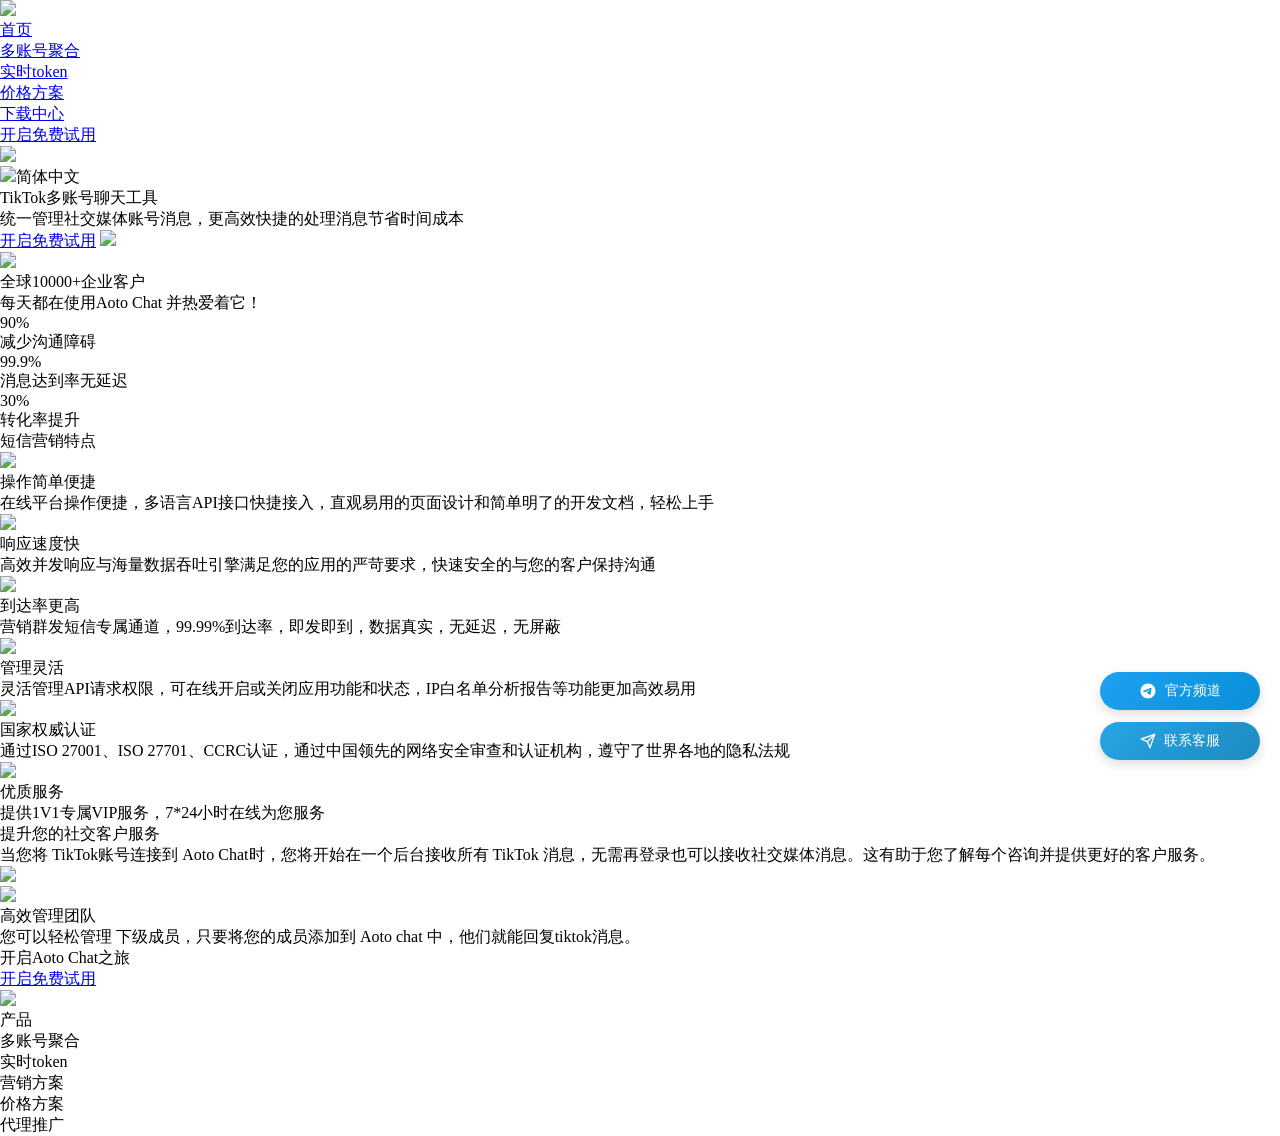
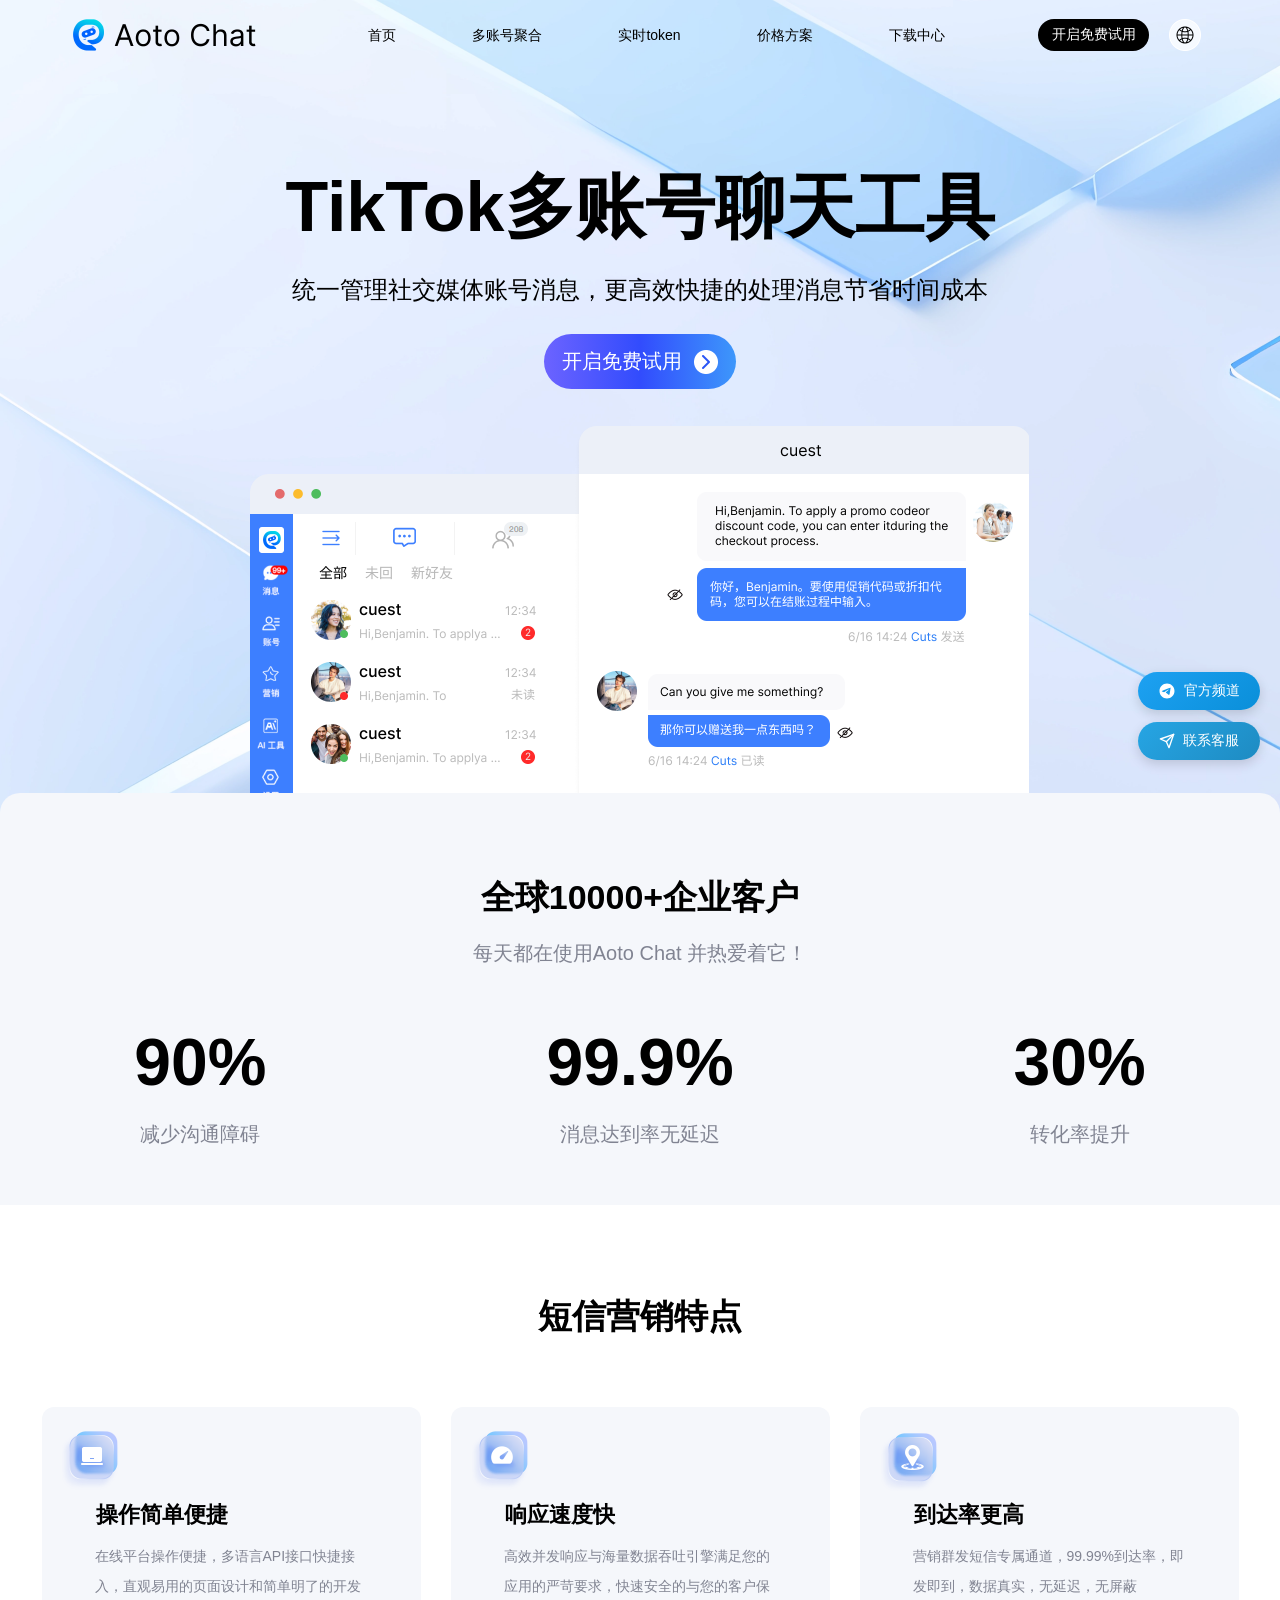
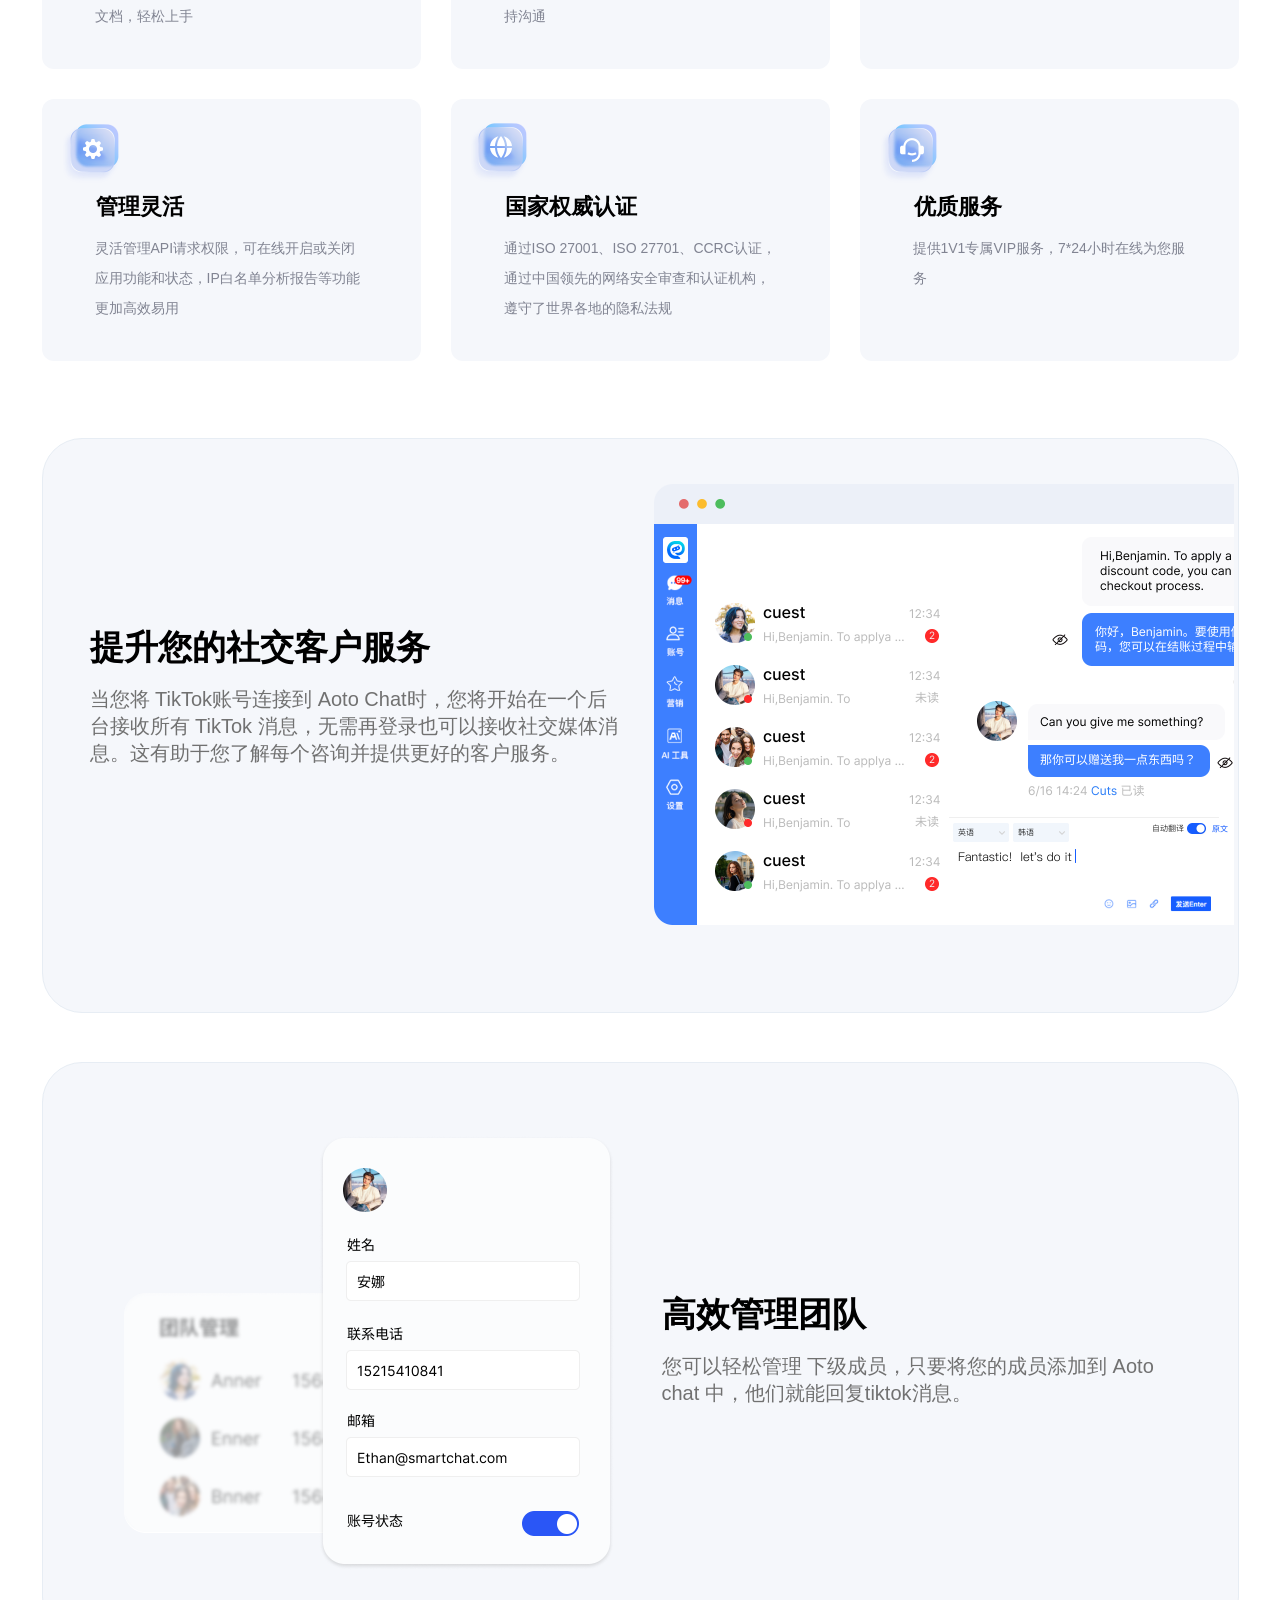
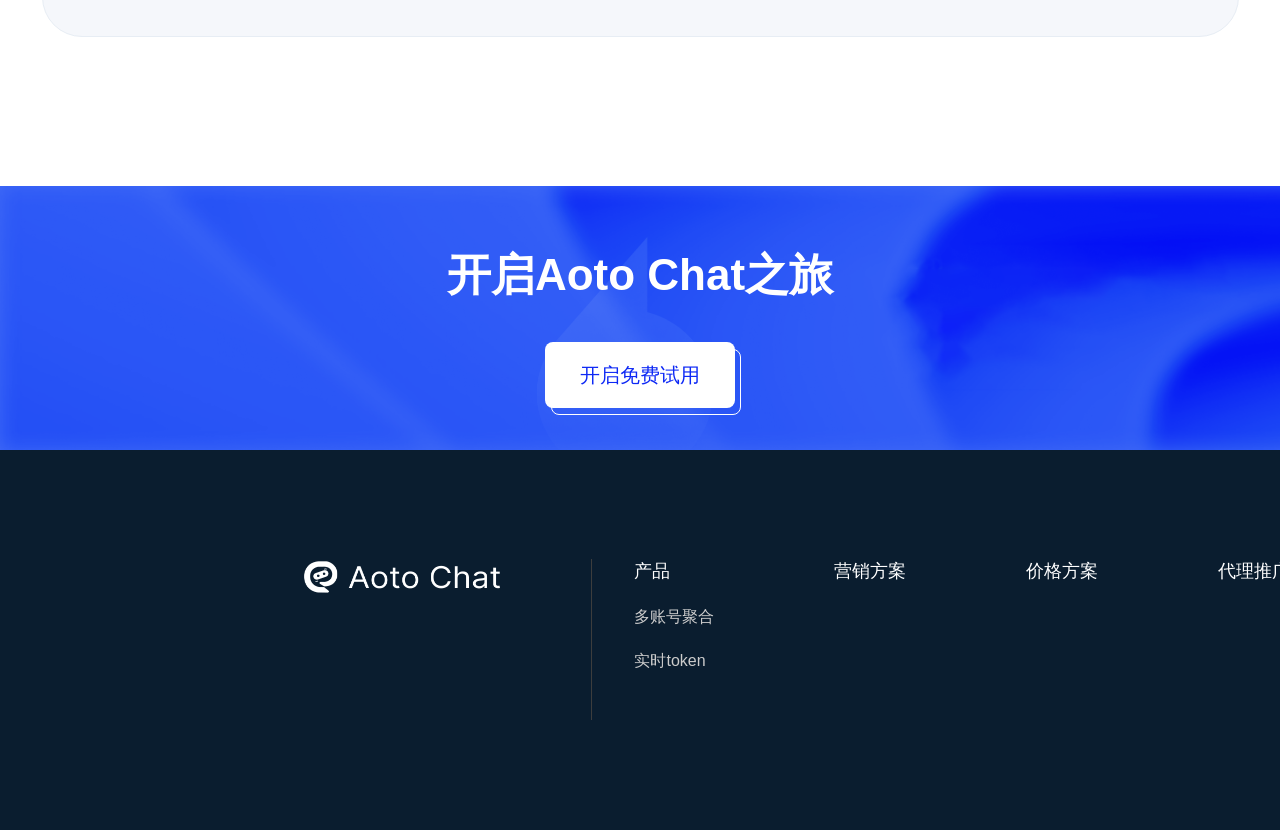
